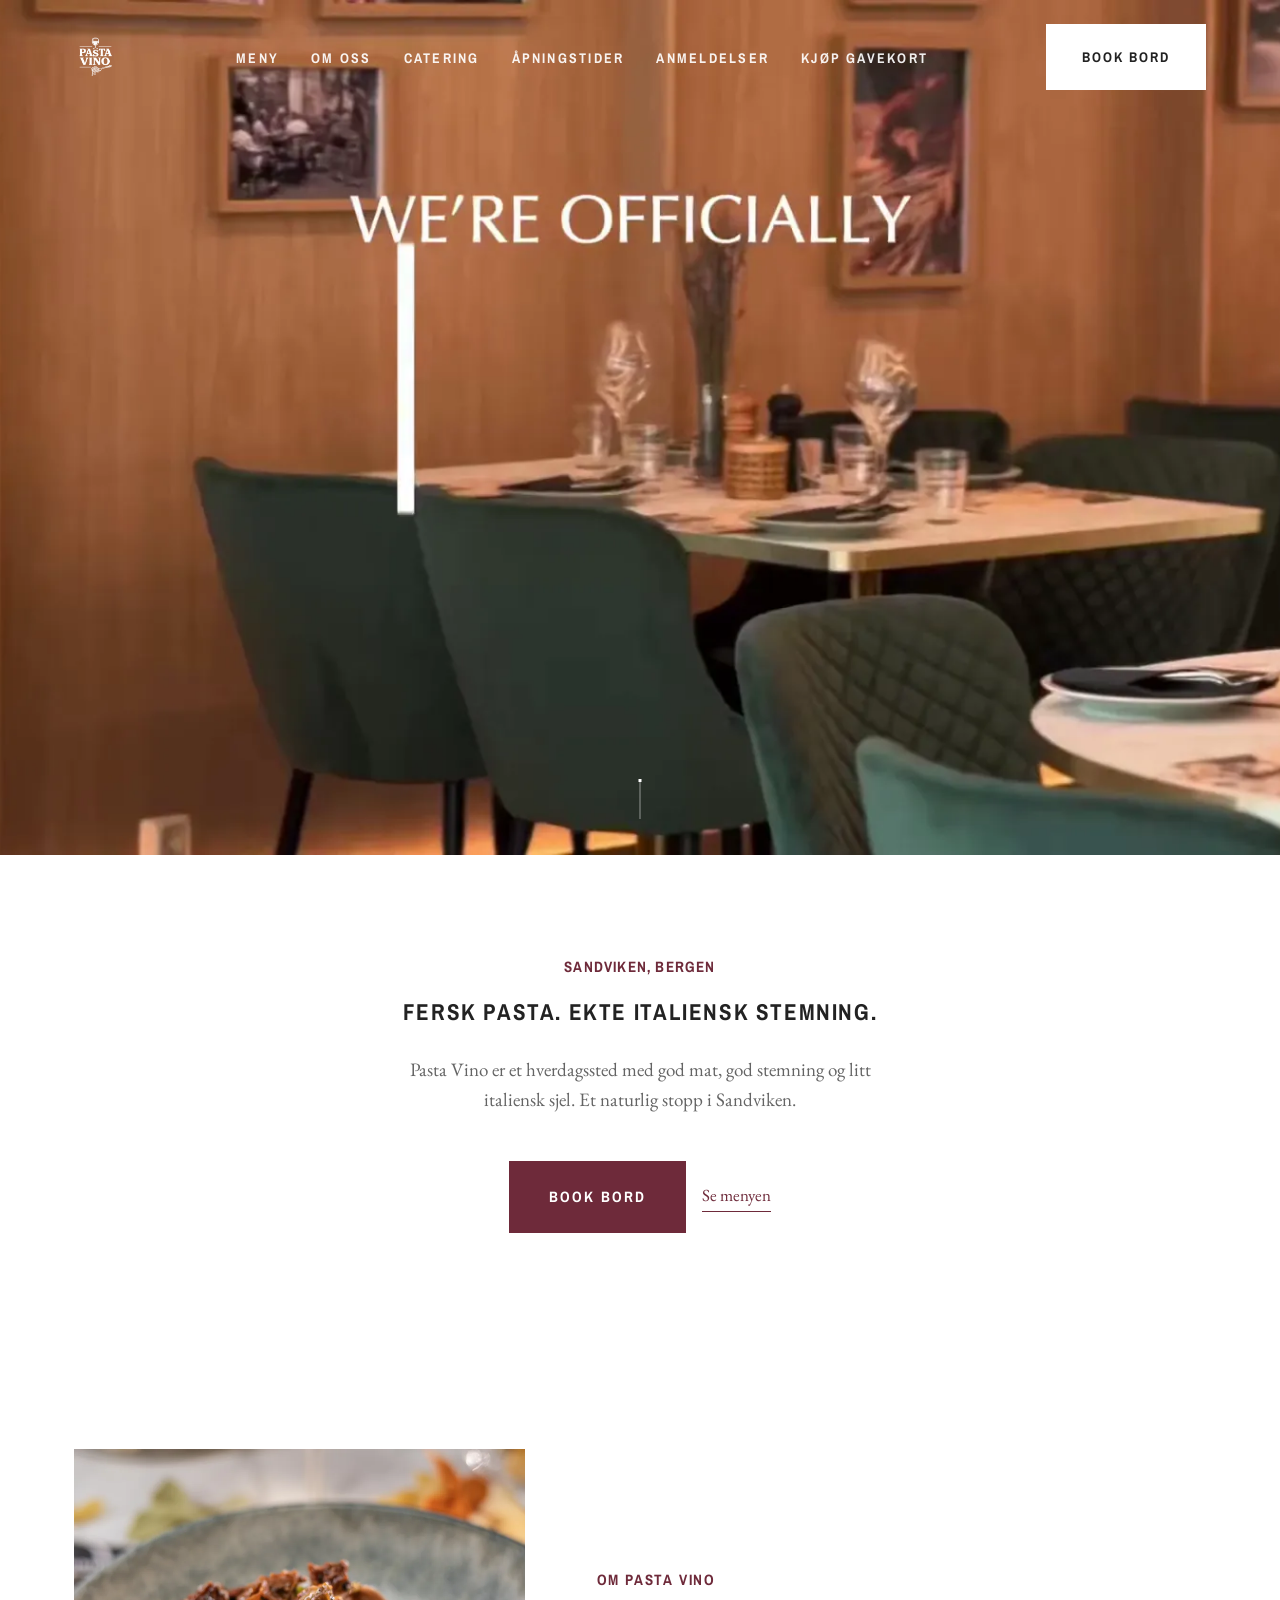
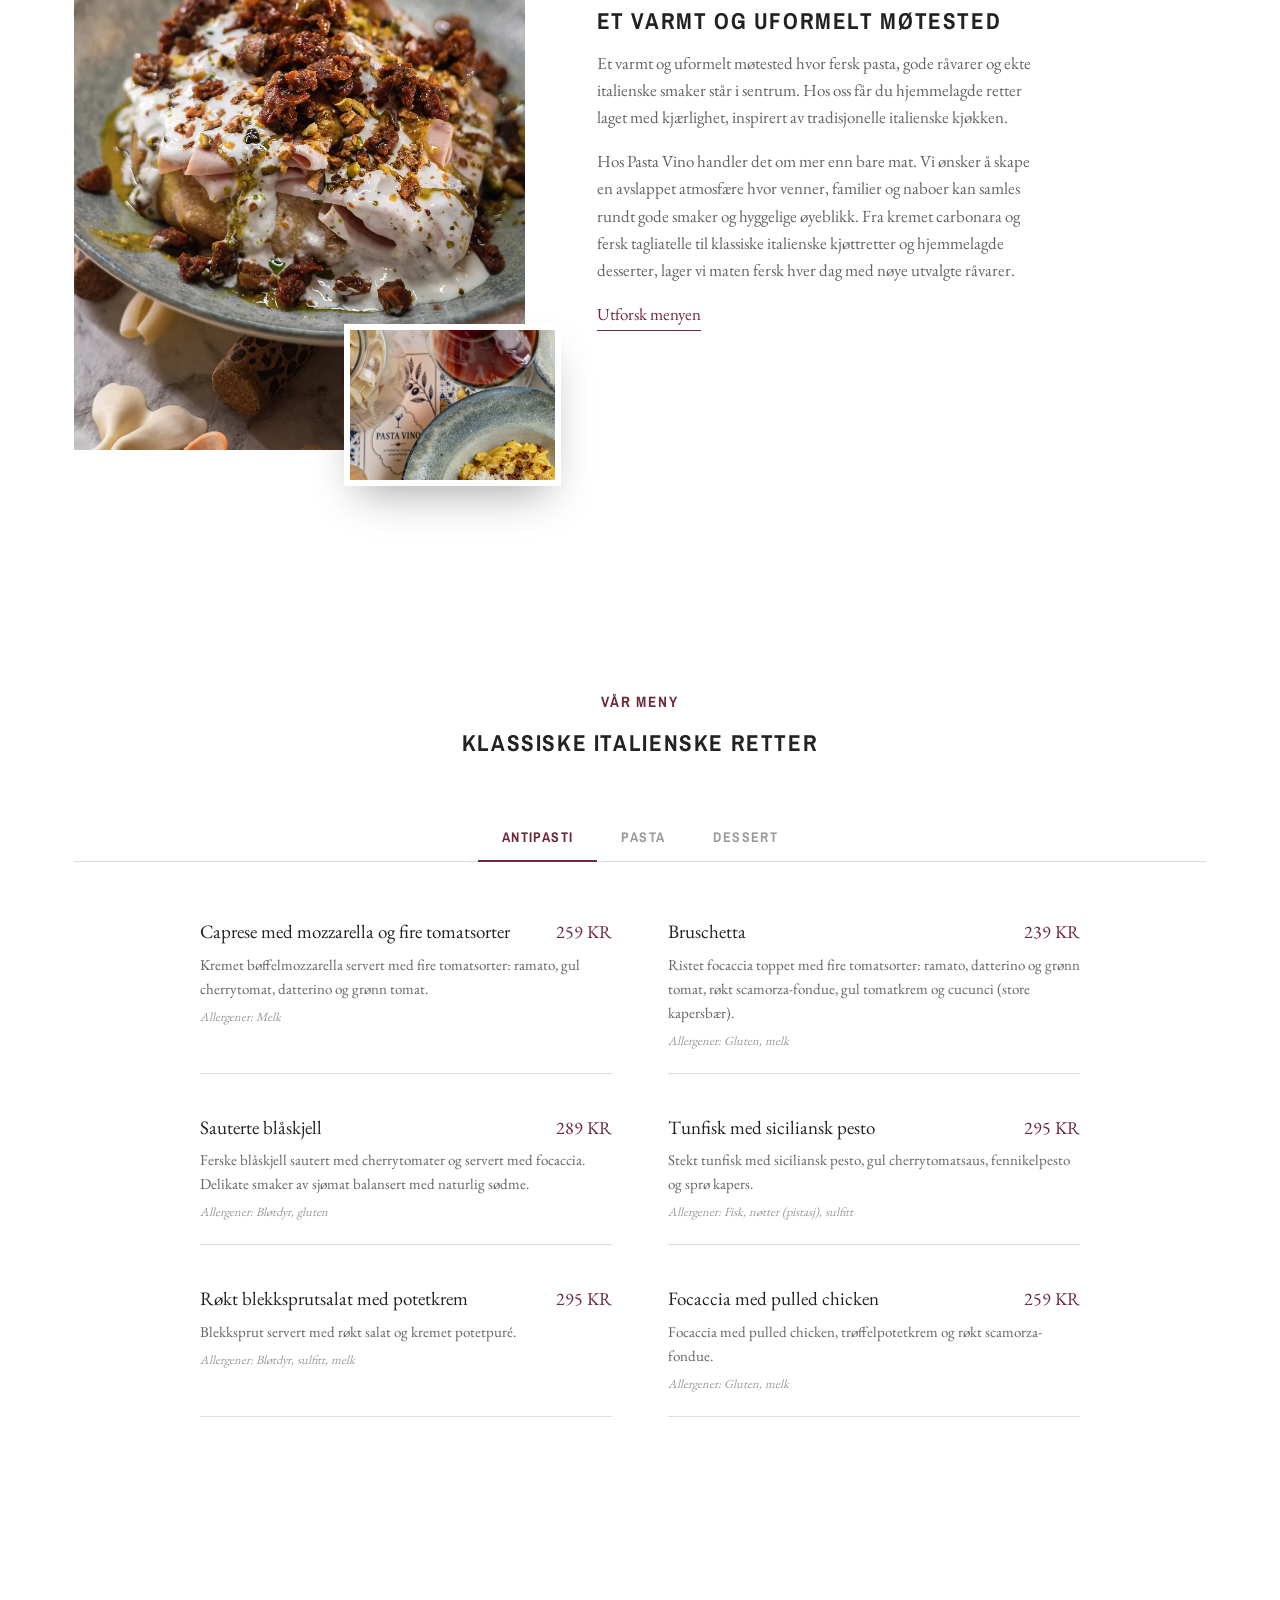
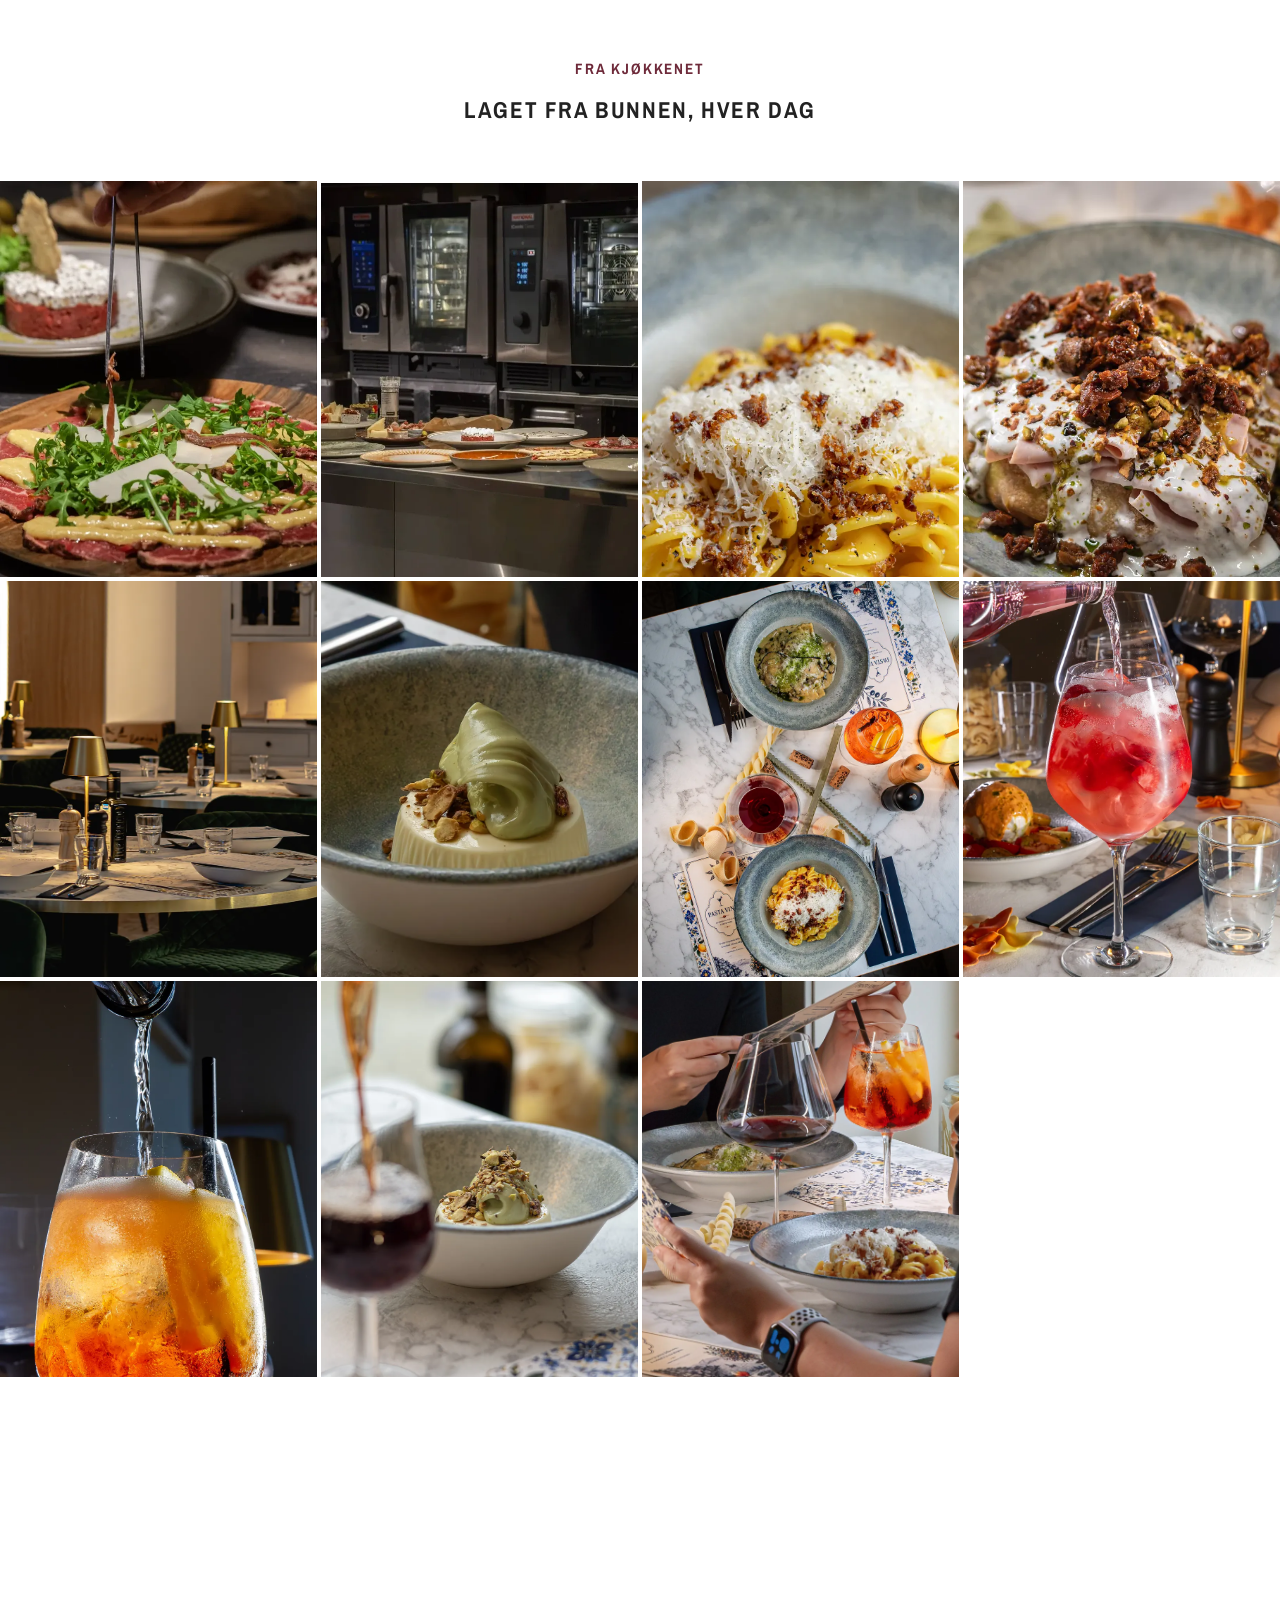
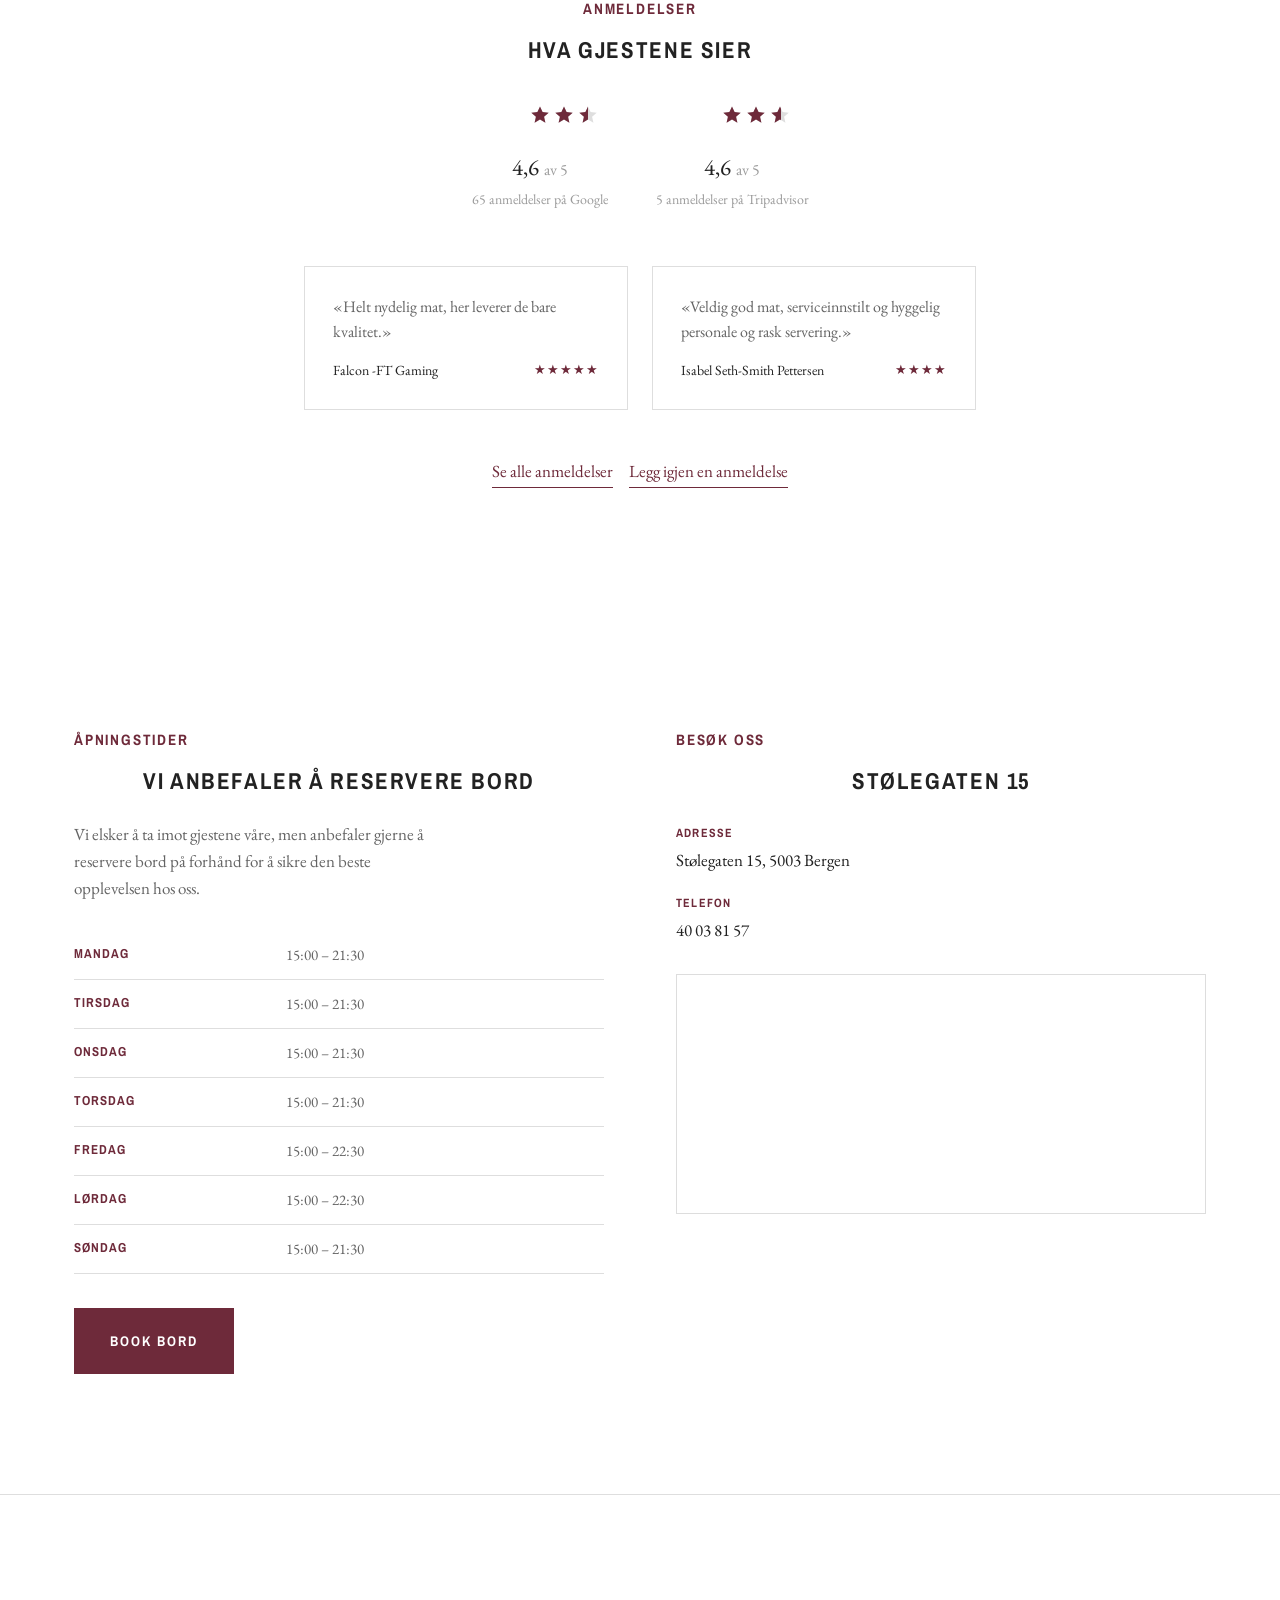
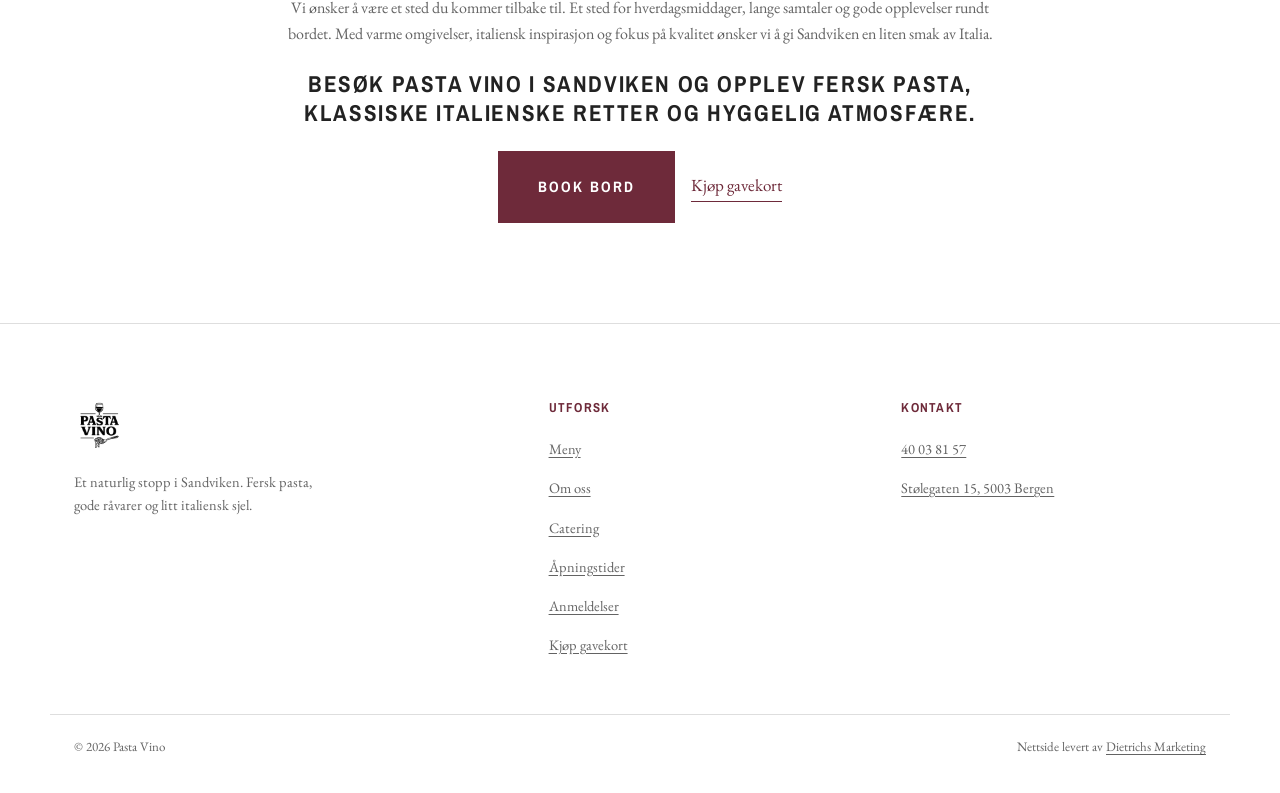
==== index.html @ 734e79dd "Vis alle bildene fra fotoshooten direkte i galleriet Legger til de tre siste ubrukte bildene (aperit" ====
<!DOCTYPE html>
<html lang="no">
<head>
<meta charset="UTF-8">
<meta name="viewport" content="width=device-width, initial-scale=1.0">
<title>Pasta Vino – Italiensk restaurant i Sandviken, Bergen</title>
<meta name="description" content="Pasta Vino er et varmt og uformelt trattoria i Sandviken. Fersk pasta, gode råvarer og ekte italienske smaker, laget fra bunnen hver dag. Book bord i dag.">
<meta name="theme-color" content="#222222">
<link rel="icon" type="image/png" sizes="32x32" href="assets/favicon-32.png">
<link rel="icon" type="image/png" sizes="192x192" href="assets/favicon-192.png">
<link rel="apple-touch-icon" href="assets/favicon-192.png">
<meta property="og:title" content="Pasta Vino – Italiensk restaurant i Sandviken, Bergen">
<meta property="og:description" content="Fersk pasta, gode råvarer og ekte italienske smaker. Et naturlig stopp i Sandviken.">
<meta property="og:image" content="https://adriandie.github.io/pastavino-redesign/assets/hero-interior.webp">
<meta property="og:url" content="https://adriandie.github.io/pastavino-redesign/">
<meta property="og:type" content="restaurant">
<meta property="og:locale" content="nb_NO">
<meta name="twitter:card" content="summary_large_image">
<link rel="canonical" href="https://adriandie.github.io/pastavino-redesign/">
<link rel="preload" as="image" href="assets/hero-poster.webp" fetchpriority="high" media="(min-width: 901px)">
<link rel="preload" as="image" href="assets/hero-poster-mobile.webp" fetchpriority="high" media="(max-width: 900px)">
<link rel="preload" as="font" type="font/woff2" href="assets/fonts/ArchivoNarrow-700-latin.woff2" crossorigin>
<link rel="preload" as="font" type="font/woff2" href="assets/fonts/EBGaramond-400-latin.woff2" crossorigin>
<link rel="stylesheet" href="style.css">
<script type="application/ld+json">
{
  "@context": "https://schema.org",
  "@type": "Restaurant",
  "name": "Pasta Vino",
  "image": "https://adriandie.github.io/pastavino-redesign/assets/hero-interior.webp",
  "url": "https://adriandie.github.io/pastavino-redesign/",
  "telephone": "+4740038157",
  "servesCuisine": "Italiensk",
  "priceRange": "$$",
  "address": {
    "@type": "PostalAddress",
    "streetAddress": "Stølegaten 15",
    "postalCode": "5003",
    "addressLocality": "Bergen",
    "addressCountry": "NO"
  },
  "menu": "https://adriandie.github.io/pastavino-redesign/index.html#meny",
  "acceptsReservations": "https://booking.gastroplanner.no/pastavino/t",
  "openingHoursSpecification": [
    { "@type": "OpeningHoursSpecification", "dayOfWeek": ["Monday","Tuesday","Wednesday","Thursday","Sunday"], "opens": "15:00", "closes": "21:30" },
    { "@type": "OpeningHoursSpecification", "dayOfWeek": ["Friday","Saturday"], "opens": "15:00", "closes": "22:30" }
  ],
  "aggregateRating": {
    "@type": "AggregateRating",
    "ratingValue": "4.6",
    "reviewCount": "65"
  }
}
</script>
</head>
<body>

<header class="site-header" id="siteHeader">
  <div class="header-inner container">
    <a href="#" class="logo-link" aria-label="Pasta Vino, til toppen">
      <img src="assets/logo-white.webp" alt="Pasta Vino" class="logo-img" width="160" height="160">
      <img src="assets/logo-color.webp" alt="Pasta Vino" class="logo-img logo-img-color" width="320" height="320">
    </a>
    <nav class="main-nav" id="mainNav">
      <button class="nav-close" id="navClose" aria-label="Lukk meny">&times;</button>
      <ul>
        <li><a href="#meny" class="nav-link">Meny</a></li>
        <li><a href="#om-oss" class="nav-link">Om oss</a></li>
        <li><a href="catering.html" class="nav-link">Catering</a></li>
        <li><a href="#besok" class="nav-link">Åpningstider</a></li>
        <li><a href="#anmeldelser" class="nav-link">Anmeldelser</a></li>
        <li><a href="https://givn.no/shop/pastavino" class="nav-link" target="_blank" rel="noopener">Kjøp gavekort</a></li>
        <li class="nav-cta-mobile"><a href="https://booking.gastroplanner.no/pastavino/t" class="btn" target="_blank" rel="noopener">Book bord</a></li>
      </ul>
    </nav>
    <a href="https://booking.gastroplanner.no/pastavino/t" class="btn nav-cta" target="_blank" rel="noopener">Book bord</a>
    <button class="hamburger" id="hamburger" aria-label="Åpne meny" aria-expanded="false">
      <span></span><span></span><span></span>
    </button>
  </div>
</header>

<div class="nav-scrim" id="navScrim"></div>

<main>

  <section class="hero" id="top">
    <div class="hero-bg">
      <video id="heroVideo" muted loop playsinline preload="none" poster="assets/hero-poster.webp" aria-hidden="true">
        <source src="assets/Pasta%20Vino%20Hero%20video.mp4" type="video/mp4">
      </video>
    </div>
    <a href="#hero-intro" class="scroll-cue" aria-label="Scroll ned">
      <span></span>
    </a>
  </section>

  <section class="hero-intro" id="hero-intro">
    <div class="container hero-intro-inner">
      <p class="hero-kicker">Sandviken, Bergen</p>
      <h1 class="hero-title">Fersk pasta. Ekte italiensk stemning.</h1>
      <p class="hero-lead">Pasta Vino er et hverdagssted med god mat, god stemning og litt italiensk sjel. Et naturlig stopp i Sandviken.</p>
      <div class="hero-actions">
        <a href="https://booking.gastroplanner.no/pastavino/t" class="btn btn-lg" target="_blank" rel="noopener">Book bord</a>
        <a href="#meny" class="text-link">Se menyen</a>
      </div>
    </div>
  </section>

  <section class="about" id="om-oss">
    <div class="container about-grid">
      <div class="about-media reveal">
        <img class="about-media-main" src="assets/antipasti-board.webp" alt="Antipastitallerken med parmaskinke, oliven og ost hos Pasta Vino" loading="lazy" width="900" height="1201">
        <img class="about-media-accent" src="assets/menu-flatlay.webp" alt="Pasta Vino sin trykte meny med amalfikyst-illustrasjon og middelhavsfliser" loading="lazy" width="1400" height="1011">
      </div>
      <div class="about-text">
        <p class="eyebrow reveal">Om Pasta Vino</p>
        <h2 class="reveal">Et varmt og uformelt møtested</h2>
        <p class="reveal">Et varmt og uformelt møtested hvor fersk pasta, gode råvarer og ekte italienske smaker står i sentrum. Hos oss får du hjemmelagde retter laget med kjærlighet, inspirert av tradisjonelle italienske kjøkken.</p>
        <p class="reveal">Hos Pasta Vino handler det om mer enn bare mat. Vi ønsker å skape en avslappet atmosfære hvor venner, familier og naboer kan samles rundt gode smaker og hyggelige øyeblikk. Fra kremet carbonara og fersk tagliatelle til klassiske italienske kjøttretter og hjemmelagde desserter, lager vi maten fersk hver dag med nøye utvalgte råvarer.</p>
        <a href="#meny" class="text-link reveal">Utforsk menyen</a>
      </div>
    </div>
  </section>

  <section class="menu-section" id="meny">
    <div class="container">
      <p class="eyebrow eyebrow-light reveal">Vår meny</p>
      <h2 class="section-title-light reveal">Klassiske italienske retter</h2>

      <div class="menu-tabs reveal" role="tablist">
        <button class="menu-tab is-active" data-tab="antipasti" role="tab" aria-selected="true">Antipasti</button>
        <button class="menu-tab" data-tab="pasta" role="tab" aria-selected="false">Pasta</button>
        <button class="menu-tab" data-tab="dessert" role="tab" aria-selected="false">Dessert</button>
      </div>

      <div class="menu-panels">
        <div class="menu-panel is-active" data-panel="antipasti" role="tabpanel">
          <div class="menu-item">
            <div class="menu-item-head"><h3>Caprese med mozzarella og fire tomatsorter</h3><span class="price">259 KR</span></div>
            <p>Kremet bøffelmozzarella servert med fire tomatsorter: ramato, gul cherrytomat, datterino og grønn tomat.</p>
            <p class="allergens">Allergener: Melk</p>
          </div>
          <div class="menu-item">
            <div class="menu-item-head"><h3>Bruschetta</h3><span class="price">239 KR</span></div>
            <p>Ristet focaccia toppet med fire tomatsorter: ramato, datterino og grønn tomat, røkt scamorza-fondue, gul tomatkrem og cucunci (store kapersbær).</p>
            <p class="allergens">Allergener: Gluten, melk</p>
          </div>
          <div class="menu-item">
            <div class="menu-item-head"><h3>Sauterte blåskjell</h3><span class="price">289 KR</span></div>
            <p>Ferske blåskjell sautert med cherrytomater og servert med focaccia. Delikate smaker av sjømat balansert med naturlig sødme.</p>
            <p class="allergens">Allergener: Bløtdyr, gluten</p>
          </div>
          <div class="menu-item">
            <div class="menu-item-head"><h3>Tunfisk med siciliansk pesto</h3><span class="price">295 KR</span></div>
            <p>Stekt tunfisk med siciliansk pesto, gul cherrytomatsaus, fennikelpesto og sprø kapers.</p>
            <p class="allergens">Allergener: Fisk, nøtter (pistasj), sulfitt</p>
          </div>
          <div class="menu-item">
            <div class="menu-item-head"><h3>Røkt blekksprutsalat med potetkrem</h3><span class="price">295 KR</span></div>
            <p>Blekksprut servert med røkt salat og kremet potetpuré.</p>
            <p class="allergens">Allergener: Bløtdyr, sulfitt, melk</p>
          </div>
          <div class="menu-item">
            <div class="menu-item-head"><h3>Focaccia med pulled chicken</h3><span class="price">259 KR</span></div>
            <p>Focaccia med pulled chicken, trøffelpotetkrem og røkt scamorza-fondue.</p>
            <p class="allergens">Allergener: Gluten, melk</p>
          </div>
        </div>

        <div class="menu-panel" data-panel="pasta" role="tabpanel" hidden>
          <div class="menu-item">
            <div class="menu-item-head"><h3>Busiate Norma</h3><span class="price">329 KR</span></div>
            <p>Fersk busiate med aubergine, tomatsaus, saltet ricotta og basilikumolje. En tradisjonell siciliansk favoritt.</p>
            <p class="allergens">Allergener: Gluten, melk</p>
          </div>
          <div class="menu-item">
            <div class="menu-item-head"><h3>Gnocchi Amatriciana</h3><span class="price">349 KR</span></div>
            <p>Potetgnocchi med sprøstekt guanciale, tomatsaus, pecorino og sort pepper.</p>
            <p class="allergens">Allergener: Gluten, melk, egg</p>
          </div>
          <div class="menu-item">
            <div class="menu-item-head"><h3>Fusilloni Carbonara</h3><span class="price">349 KR</span></div>
            <p>Klassisk romersk carbonara med sprøstekt guanciale, pecorino, egg og sort pepper. Kremet uten fløte.</p>
            <p class="allergens">Allergener: Gluten, melk, egg</p>
          </div>
          <div class="menu-item">
            <div class="menu-item-head"><h3>Busiate Pesto Siciliano</h3><span class="price">329 KR</span></div>
            <p>Busiate med siciliansk pesto og sprø ristede brødsmuler.</p>
            <p class="allergens">Allergener: Gluten, nøtter (mandel, pistasj)</p>
          </div>
          <div class="menu-item">
            <div class="menu-item-head"><h3>Ravioli med ricotta og spinat</h3><span class="price">339 KR</span></div>
            <p>Håndlagde ravioli fylt med ricotta og spinat, servert med spinatkrem og lagret ricottakrem.</p>
            <p class="allergens">Allergener: Gluten, melk, egg</p>
          </div>
          <div class="menu-item">
            <div class="menu-item-head"><h3>Caserecce med pistasj og salsiccia</h3><span class="price">349 KR</span></div>
            <p>Caserecce med pistasjkrem, italiensk salsiccia med fennikelfrø og røkt scamorza-fondue.</p>
            <p class="allergens">Allergener: Gluten, melk, nøtter (pistasj)</p>
          </div>
          <div class="menu-item">
            <div class="menu-item-head"><h3>Pappardelle med lammeragù</h3><span class="price">369 KR</span></div>
            <p>Fersk pappardelle med langtidskokt lammeragù og beurre noisette.</p>
            <p class="allergens">Allergener: Gluten, melk, selleri</p>
          </div>
          <div class="menu-item">
            <div class="menu-item-head"><h3>Spaghetto med ramsløk og parmesanfondue</h3><span class="price">369 KR</span></div>
            <p>Spaghetti med ramsløk, Parmigiano Reggiano-fondue og ristede brødsmuler.</p>
            <p class="allergens">Allergener: Gluten, melk</p>
          </div>
          <div class="menu-item">
            <div class="menu-item-head"><h3>Risotto allo Scoglio</h3><span class="price">379 KR</span></div>
            <p>Sjømatrisotto med blåskjell, reker og blekksprut, toppet med fennikelpesto.</p>
            <p class="allergens">Allergener: Bløtdyr, skalldyr, fisk, sulfitt</p>
          </div>
          <div class="menu-item">
            <div class="menu-item-head"><h3>Lasagne</h3><span class="price">375 KR</span></div>
            <p>Hjemmelaget lasagne med langtidskokt kjøttragù, béchamel og ost.</p>
            <p class="allergens">Allergener: Gluten, melk, selleri, egg</p>
          </div>
        </div>

        <div class="menu-panel" data-panel="dessert" role="tabpanel" hidden>
          <div class="menu-item">
            <div class="menu-item-head"><h3>Tiramisù</h3><span class="price">179 KR</span></div>
            <p>Klassisk italiensk dessert med espresso, mascarponekrem og kakao.</p>
            <p class="allergens">Allergener: Gluten, melk, egg</p>
          </div>
          <div class="menu-item">
            <div class="menu-item-head"><h3>Cannolo Siciliano</h3><span class="price">179 KR</span></div>
            <p>Tradisjonell siciliansk cannolo fylt med søt ricottakrem.</p>
            <p class="allergens">Allergener: Gluten, melk, egg</p>
          </div>
          <div class="menu-item">
            <div class="menu-item-head"><h3>Pistasj Panna Cotta</h3><span class="price">179 KR</span></div>
            <p>Silkemyk panna cotta toppet med siciliansk pistasjkrem.</p>
            <p class="allergens">Allergener: Melk, nøtter (pistasj)</p>
          </div>
        </div>
      </div>
    </div>
  </section>

  <section class="gallery" id="galleri">
    <div class="container">
      <p class="eyebrow reveal">Fra kjøkkenet</p>
      <h2 class="reveal">Laget fra bunnen, hver dag</h2>
    </div>
    <div class="gallery-grid" id="galleryGrid">
      <div class="gallery-item"><img src="assets/carpaccio.webp" alt="Oksecarpaccio med sennep, ruccola og parmesan" loading="lazy" width="1600" height="2133"></div>
      <div class="gallery-item"><img src="assets/kitchen-counter.webp" alt="Kjøkkenet hos Pasta Vino klargjort med forretter før servering" loading="lazy" width="900" height="1200"></div>
      <div class="gallery-item"><img src="assets/pasta-spread.webp" alt="Utvalg av ferske pastaretter hos Pasta Vino" loading="lazy" width="900" height="675"></div>
      <div class="gallery-item"><img src="assets/burrata-carbonara.webp" alt="Burrata med parmaskinke, pistasj og balsamico hos Pasta Vino" loading="lazy" width="900" height="675"></div>
      <div class="gallery-item"><img src="assets/table-setting.webp" alt="Dekket bord med Pasta Vino sine glass og tallerkener" loading="lazy" width="1400" height="1011"></div>
      <div class="gallery-item"><img src="assets/dessert-plate.webp" alt="Pistasj panna cotta hos Pasta Vino" loading="lazy" width="1400" height="1011"></div>
      <div class="gallery-item"><img src="assets/pasta-selection.webp" alt="Flere av Pasta Vino sine pastaretter samlet på bordet" loading="lazy" width="900" height="1200"></div>
      <div class="gallery-item"><img src="assets/aperitivo-jordbaer.webp" alt="Aperitivo med jordbær hos Pasta Vino" loading="lazy" width="900" height="1125"></div>
      <div class="gallery-item"><img src="assets/aperitivo-appelsin.webp" alt="Aperol spritz med appelsin hos Pasta Vino" loading="lazy" width="900" height="1125"></div>
      <div class="gallery-item"><img src="assets/dessert-vinskjenk.webp" alt="Pistasjdessert og vin hos Pasta Vino" loading="lazy" width="900" height="1125"></div>
      <div class="gallery-item"><img src="assets/hero-interior.webp" alt="Gjester som nyter middag hos Pasta Vino" loading="lazy" width="2160" height="1690"></div>
    </div>
  </section>

  <section class="reviews" id="anmeldelser">
    <svg width="0" height="0" aria-hidden="true" focusable="false" style="position:absolute">
      <symbol id="pv-star" viewBox="0 0 20 20">
        <path d="M10 1.5l2.6 5.6 6.1.6-4.6 4.1 1.3 6-5.4-3.2-5.4 3.2 1.3-6-4.6-4.1 6.1-.6z"/>
      </symbol>
    </svg>
    <div class="container reviews-inner">
      <p class="eyebrow reveal">Anmeldelser</p>
      <h2 class="reveal">Hva gjestene sier</h2>

      <div class="rating-display reveal">
        <div class="rating-grid">
          <a class="rating-block" href="https://www.google.com/maps?cid=10788739243383076646" target="_blank" rel="noopener">
            <div class="star-rating" role="img" aria-label="4,6 av 5 stjerner på Google, basert på 65 anmeldelser">
              <svg class="star-row star-row-track" viewBox="0 0 116 20"><use href="#pv-star" x="0"/><use href="#pv-star" x="24"/><use href="#pv-star" x="48"/><use href="#pv-star" x="72"/><use href="#pv-star" x="96"/></svg>
              <div class="star-row-fill-wrap" style="width:92%">
                <svg class="star-row star-row-fill" viewBox="0 0 116 20"><use href="#pv-star" x="0"/><use href="#pv-star" x="24"/><use href="#pv-star" x="48"/><use href="#pv-star" x="72"/><use href="#pv-star" x="96"/></svg>
              </div>
            </div>
            <p class="rating-number">4,6 <span>av 5</span></p>
            <p class="rating-count">65 anmeldelser på Google</p>
          </a>
          <a class="rating-block" href="https://no.tripadvisor.com/Restaurant_Review-g190502-d34550852-Reviews-Pastavino_Sandviken-Bergen_Hordaland_Western_Norway.html" target="_blank" rel="noopener">
            <div class="star-rating" role="img" aria-label="4,6 av 5 stjerner på Tripadvisor, basert på 5 anmeldelser">
              <svg class="star-row star-row-track" viewBox="0 0 116 20"><use href="#pv-star" x="0"/><use href="#pv-star" x="24"/><use href="#pv-star" x="48"/><use href="#pv-star" x="72"/><use href="#pv-star" x="96"/></svg>
              <div class="star-row-fill-wrap" style="width:92%">
                <svg class="star-row star-row-fill" viewBox="0 0 116 20"><use href="#pv-star" x="0"/><use href="#pv-star" x="24"/><use href="#pv-star" x="48"/><use href="#pv-star" x="72"/><use href="#pv-star" x="96"/></svg>
              </div>
            </div>
            <p class="rating-number">4,6 <span>av 5</span></p>
            <p class="rating-count">5 anmeldelser på Tripadvisor</p>
          </a>
        </div>
      </div>

      <div class="review-quotes">
        <blockquote class="review-quote reveal">
          <p>«Helt nydelig mat, her leverer de bare kvalitet.»</p>
          <footer>Falcon -FT Gaming <span class="review-stars">★★★★★</span></footer>
        </blockquote>
        <blockquote class="review-quote reveal">
          <p>«Veldig god mat, serviceinnstilt og hyggelig personale og rask servering.»</p>
          <footer>Isabel Seth-Smith Pettersen <span class="review-stars">★★★★</span></footer>
        </blockquote>
      </div>

      <div class="reviews-actions reveal">
        <a href="https://www.google.com/maps?cid=10788739243383076646" class="text-link" target="_blank" rel="noopener">Se alle anmeldelser</a>
        <a href="https://search.google.com/local/writereview?placeid=10788739243383076646" class="text-link" target="_blank" rel="noopener">Legg igjen en anmeldelse</a>
      </div>
    </div>
  </section>

  <section class="visit" id="besok">
    <div class="container visit-grid">
      <div class="visit-hours reveal">
        <p class="eyebrow eyebrow-light">Åpningstider</p>
        <h2 class="section-title-light">Vi anbefaler å reservere bord</h2>
        <p class="visit-note">Vi elsker å ta imot gjestene våre, men anbefaler gjerne å reservere bord på forhånd for å sikre den beste opplevelsen hos oss.</p>
        <table class="hours-table">
          <tbody>
            <tr><th>Mandag</th><td>15:00 &ndash; 21:30</td></tr>
            <tr><th>Tirsdag</th><td>15:00 &ndash; 21:30</td></tr>
            <tr><th>Onsdag</th><td>15:00 &ndash; 21:30</td></tr>
            <tr><th>Torsdag</th><td>15:00 &ndash; 21:30</td></tr>
            <tr><th>Fredag</th><td>15:00 &ndash; 22:30</td></tr>
            <tr><th>Lørdag</th><td>15:00 &ndash; 22:30</td></tr>
            <tr><th>Søndag</th><td>15:00 &ndash; 21:30</td></tr>
          </tbody>
        </table>
        <a href="https://booking.gastroplanner.no/pastavino/t" class="btn" target="_blank" rel="noopener">Book bord</a>
      </div>
      <div class="visit-contact reveal">
        <p class="eyebrow eyebrow-light">Besøk oss</p>
        <h2 class="section-title-light">Stølegaten 15</h2>
        <ul class="contact-list">
          <li>
            <span class="contact-label">Adresse</span>
            <a href="https://www.google.com/maps/search/?api=1&query=St%C3%B8legaten+15%2C+5003+Bergen" target="_blank" rel="noopener">Stølegaten 15, 5003 Bergen</a>
          </li>
          <li>
            <span class="contact-label">Telefon</span>
            <a href="tel:+4740038157">40 03 81 57</a>
          </li>
        </ul>
        <div class="map-frame">
          <iframe
            src="https://www.google.com/maps?q=St%C3%B8legaten+15,+5003+Bergen&output=embed"
            width="100%" height="100%" style="border:0" loading="lazy"
            referrerpolicy="no-referrer-when-downgrade"
            title="Kart til Pasta Vino, Stølegaten 15, Bergen"></iframe>
        </div>
      </div>
    </div>
  </section>

  <section class="closer">
    <div class="container closer-inner reveal">
      <p class="closer-lead">Vi ønsker å være et sted du kommer tilbake til. Et sted for hverdagsmiddager, lange samtaler og gode opplevelser rundt bordet. Med varme omgivelser, italiensk inspirasjon og fokus på kvalitet ønsker vi å gi Sandviken en liten smak av Italia.</p>
      <h2>Besøk Pasta Vino i Sandviken og opplev fersk pasta, klassiske italienske retter og hyggelig atmosfære.</h2>
      <div class="closer-actions">
        <a href="https://booking.gastroplanner.no/pastavino/t" class="btn btn-lg" target="_blank" rel="noopener">Book bord</a>
        <a href="https://givn.no/shop/pastavino" class="text-link" target="_blank" rel="noopener">Kjøp gavekort</a>
      </div>
    </div>
  </section>

</main>

<footer class="site-footer">
  <div class="container footer-grid">
    <div class="footer-brand">
      <img src="assets/logo-white.webp" alt="Pasta Vino" class="footer-logo" width="160" height="160">
      <p>Et naturlig stopp i Sandviken. Fersk pasta, gode råvarer og litt italiensk sjel.</p>
    </div>
    <div class="footer-col">
      <h3>Utforsk</h3>
      <ul>
        <li><a href="#meny">Meny</a></li>
        <li><a href="#om-oss">Om oss</a></li>
        <li><a href="catering.html">Catering</a></li>
        <li><a href="#besok">Åpningstider</a></li>
        <li><a href="#anmeldelser">Anmeldelser</a></li>
        <li><a href="https://givn.no/shop/pastavino" target="_blank" rel="noopener">Kjøp gavekort</a></li>
      </ul>
    </div>
    <div class="footer-col">
      <h3>Kontakt</h3>
      <ul>
        <li><a href="tel:+4740038157">40 03 81 57</a></li>
        <li><a href="https://www.google.com/maps/search/?api=1&query=St%C3%B8legaten+15%2C+5003+Bergen" target="_blank" rel="noopener">Stølegaten 15, 5003 Bergen</a></li>
      </ul>
    </div>
  </div>
  <div class="container footer-bottom">
    <p>&copy; 2026 Pasta Vino</p>
    <p>Nettside levert av <a href="https://dmarketing.no" target="_blank" rel="noopener">Dietrichs Marketing</a></p>
  </div>
</footer>

<script src="app.js"></script>
</body>
</html>
---- style.css ----
@font-face {
  font-family: 'Archivo Narrow';
  font-style: normal;
  font-weight: 700;
  font-display: swap;
  src: url(assets/fonts/ArchivoNarrow-700-latin-ext.woff2) format('woff2');
  unicode-range: U+0100-02BA, U+02BD-02C5, U+02C7-02CC, U+02CE-02D7, U+02DD-02FF, U+0304, U+0308, U+0329, U+1D00-1DBF, U+1E00-1E9F, U+1EF2-1EFF, U+2020, U+20A0-20AB, U+20AD-20C0, U+2113, U+2C60-2C7F, U+A720-A7FF;
}
@font-face {
  font-family: 'Archivo Narrow';
  font-style: normal;
  font-weight: 700;
  font-display: swap;
  src: url(assets/fonts/ArchivoNarrow-700-latin.woff2) format('woff2');
  unicode-range: U+0000-00FF, U+0131, U+0152-0153, U+02BB-02BC, U+02C6, U+02DA, U+02DC, U+0304, U+0308, U+0329, U+2000-206F, U+20AC, U+2122, U+2191, U+2193, U+2212, U+2215, U+FEFF, U+FFFD;
}
@font-face {
  font-family: 'EB Garamond';
  font-style: normal;
  font-weight: 400;
  font-display: swap;
  src: url(assets/fonts/EBGaramond-400-latin-ext.woff2) format('woff2');
  unicode-range: U+0100-02BA, U+02BD-02C5, U+02C7-02CC, U+02CE-02D7, U+02DD-02FF, U+0304, U+0308, U+0329, U+1D00-1DBF, U+1E00-1E9F, U+1EF2-1EFF, U+2020, U+20A0-20AB, U+20AD-20C0, U+2113, U+2C60-2C7F, U+A720-A7FF;
}
@font-face {
  font-family: 'EB Garamond';
  font-style: normal;
  font-weight: 400;
  font-display: swap;
  src: url(assets/fonts/EBGaramond-400-latin.woff2) format('woff2');
  unicode-range: U+0000-00FF, U+0131, U+0152-0153, U+02BB-02BC, U+02C6, U+02DA, U+02DC, U+0304, U+0308, U+0329, U+2000-206F, U+20AC, U+2122, U+2191, U+2193, U+2212, U+2215, U+FEFF, U+FFFD;
}

/* ===== Pasta Vino — redesign (Cutler & Co style: monochrome editorial) ===== */

:root{
  --ink: #222222;
  --canvas: #ffffff;
  --ink-70: rgba(34,34,34,.7);
  --ink-45: rgba(34,34,34,.45);
  --ink-15: rgba(34,34,34,.15);
  --accent: #6E2A3A;

  --font-display: "Archivo Narrow", "Arial Narrow", sans-serif;
  --font-body: "EB Garamond", Garamond, Georgia, serif;

  --container: 1180px;
}

*,*::before,*::after{ box-sizing: border-box; }
html{ scroll-behavior: smooth; }
body{
  margin: 0;
  overflow-x: hidden;
  background: var(--canvas);
  color: var(--ink);
  font-family: var(--font-body);
  font-size: 17px;
  line-height: 1.6;
  -webkit-font-smoothing: antialiased;
}
img{ max-width: 100%; display: block; }
a{ color: inherit; text-decoration: none; }
ul{ margin: 0; padding: 0; list-style: none; }
h1,h2,h3{
  font-family: var(--font-display);
  font-weight: 700;
  text-transform: uppercase;
  letter-spacing: .07em;
  font-size: 23px;
  margin: 0 0 .6em;
  line-height: 1.3;
  color: inherit;
}
p{ margin: 0 0 1em; }

.container{
  max-width: var(--container);
  margin: 0 auto;
  padding: 0 24px;
}

@media (prefers-reduced-motion: reduce){
  html{ scroll-behavior: auto; }
  *{ animation-duration: .01ms !important; transition-duration: .01ms !important; }
}

/* ---------- Buttons ---------- */
.btn{
  display: inline-flex;
  align-items: center;
  justify-content: center;
  padding: 20px 34px;
  border-radius: 0;
  font-family: var(--font-display);
  font-weight: 700;
  font-size: 14px;
  text-transform: uppercase;
  letter-spacing: .14em;
  border: 2px solid var(--accent);
  background: var(--accent);
  color: var(--canvas);
  transition: background .2s ease, color .2s ease, border-color .2s ease;
  cursor: pointer;
  white-space: nowrap;
}
.btn:hover{ background: transparent; color: var(--accent); }
.btn-lg{ padding: 22px 38px; font-size: 15px; }

.text-link{
  display: inline-block;
  align-self: center;
  background: none;
  border: none;
  border-radius: 0;
  color: var(--accent);
  font-family: var(--font-body);
  font-size: 17px;
  border-bottom: 1px solid currentColor;
  padding: 0 0 2px;
  margin: 0;
  cursor: pointer;
  transition: opacity .2s ease;
}
.text-link:hover{ opacity: .55; }

.eyebrow{
  font-family: var(--font-display);
  text-transform: uppercase;
  letter-spacing: .12em;
  font-size: 15px;
  font-weight: 700;
  color: var(--accent);
  margin: 0 0 .9em;
}
/* ---------- Header ---------- */
.site-header{
  position: fixed;
  top: 0; left: 0; right: 0;
  z-index: 210;
  padding: 24px 0;
  transition: background .3s ease, padding .3s ease, border-color .3s ease;
  border-bottom: 1px solid transparent;
}
.header-inner{
  display: flex;
  align-items: center;
  justify-content: space-between;
  gap: 20px;
}
.logo-link{ display: block; flex-shrink: 0; position: relative; z-index: 201; }
.logo-img{ height: clamp(32px, 5vw, 44px); width: auto; transition: filter .3s ease; }
.logo-img-color{ display: none; }

.main-nav ul{
  display: flex;
  align-items: center;
  gap: 32px;
}
.nav-link{
  color: #fff;
  font-family: var(--font-display);
  font-weight: 700;
  font-size: 14px;
  text-transform: uppercase;
  letter-spacing: .16em;
  transition: color .25s ease, opacity .25s ease;
  opacity: .92;
}
.nav-link:hover{ opacity: .6; }
.nav-cta-mobile{ display: none; }

.hamburger{
  display: none;
  flex-direction: column;
  justify-content: center;
  gap: 5px;
  width: 30px;
  height: 24px;
  background: none;
  border: none;
  cursor: pointer;
  padding: 0;
  flex-shrink: 0;
}
.hamburger span{
  display: block;
  height: 2px;
  width: 100%;
  background: #fff;
  transition: background .3s ease, transform .3s ease, opacity .3s ease;
}
.nav-close{ display: none; }

.nav-cta{ background: #fff; border-color: #fff; color: var(--ink); }
.nav-cta:hover{ background: transparent; color: #fff; }

.site-header.scrolled{
  background: var(--canvas);
  padding: 16px 0;
  border-bottom-color: var(--ink-15);
}
.site-header.scrolled .logo-img{ display: none; }
.site-header.scrolled .logo-img-color{ display: block; }
.site-header.scrolled .nav-link{ color: var(--ink); }
.site-header.scrolled .nav-cta{ background: var(--accent); border-color: var(--accent); color: var(--canvas); }
.site-header.scrolled .nav-cta:hover{ background: transparent; color: var(--accent); }
.site-header.scrolled .hamburger span{ background: var(--ink); }

/* ---------- Hero ---------- */
.hero{
  position: relative;
  min-height: 95vh;
  overflow: hidden;
}
.hero-page{ min-height: 56vh; }
.hero-bg{
  position: absolute;
  inset: 0;
  z-index: 0;
}
.hero-bg video,
.hero-bg img{
  width: 100%;
  height: 100%;
  object-fit: cover;
  object-position: 50% 50%;
}
.hero-intro{
  background: var(--canvas);
  color: var(--ink);
  padding: 100px 0 96px;
  text-align: center;
}
.hero-intro-inner{
  max-width: 640px;
  margin: 0 auto;
}
.hero-kicker{
  text-transform: uppercase;
  letter-spacing: .08em;
  font-family: var(--font-display);
  font-size: 15px;
  font-weight: 700;
  color: var(--accent);
  margin-bottom: 18px;
}
.hero-title{ margin-bottom: 0; }
.hero-lead{
  font-size: clamp(16px, 2vw, 19px);
  color: var(--ink-70);
  max-width: 58ch;
  margin: 28px auto 2.4em;
}
.hero-actions{
  display: flex;
  gap: 16px;
  flex-wrap: wrap;
  justify-content: center;
}

.scroll-cue{
  position: absolute;
  bottom: 36px;
  left: 50%;
  transform: translateX(-50%);
  width: 1px;
  height: 40px;
  background: rgba(255,255,255,.5);
  z-index: 1;
}
.scroll-cue span{
  position: absolute;
  top: 0; left: 50%;
  width: 3px; height: 3px;
  margin-left: -1.5px;
  background: #fff;
  animation: scrollcue 1.8s ease infinite;
}
@keyframes scrollcue{
  0%{ opacity: 1; transform: translateY(0); }
  70%{ opacity: 0; transform: translateY(14px); }
  100%{ opacity: 0; transform: translateY(14px); }
}

/* ---------- About ---------- */
.about{ padding: 120px 0; background: var(--canvas); }
.about-grid{
  display: grid;
  grid-template-columns: .85fr 1.15fr;
  gap: 72px;
  align-items: center;
}
.about-media{ position: relative; }
.about-media-main{
  border-radius: 0;
  aspect-ratio: 900 / 1201;
  object-fit: cover;
  width: 100%;
  height: auto;
  display: block;
}
.about-media-accent{
  position: absolute;
  right: -36px; bottom: -36px;
  width: 48%;
  height: auto;
  aspect-ratio: 4 / 3;
  object-fit: cover;
  border-radius: 0;
  border: 6px solid var(--canvas);
  box-shadow: 0 20px 44px -14px rgba(34, 34, 34, .4);
}
.about-text h2{ color: var(--ink); }
.about-text p:not(.eyebrow){
  color: var(--ink-70);
  font-size: 17px;
  max-width: 56ch;
}

/* ---------- Menu ---------- */
.menu-section{
  background: var(--canvas);
  color: var(--ink);
  padding: 120px 0;
}
.menu-section .eyebrow{ text-align: center; }
.section-title-light{
  color: var(--ink);
  text-align: center;
  margin-bottom: 1.1em;
}
.menu-section > .container > .section-title-light{ margin-bottom: 56px; }

.menu-tabs{
  display: flex;
  justify-content: center;
  gap: 0;
  margin-bottom: 56px;
  flex-wrap: wrap;
  border-bottom: 1px solid var(--ink-15);
}
.menu-tab{
  background: transparent;
  border: none;
  border-bottom: 2px solid transparent;
  margin-bottom: -1px;
  color: var(--ink-45);
  padding: 14px 24px;
  font-family: var(--font-display);
  font-size: 14px;
  font-weight: 700;
  letter-spacing: .1em;
  text-transform: uppercase;
  cursor: pointer;
  transition: color .2s ease, border-color .2s ease;
}
.menu-tab:hover{ color: var(--ink); }
.menu-tab.is-active{
  color: var(--accent);
  border-bottom-color: var(--accent);
}

.menu-panels{ max-width: 880px; margin: 0 auto; }
.menu-panel{
  display: none;
  grid-template-columns: 1fr 1fr;
  gap: 40px 56px;
}
.menu-panel.is-active{ display: grid; }
.menu-item{ border-bottom: 1px solid var(--ink-15); padding-bottom: 22px; }
.menu-item-head{
  display: flex;
  justify-content: space-between;
  align-items: baseline;
  gap: 16px;
  margin-bottom: 6px;
}
.menu-item-head h3{
  font-family: var(--font-body);
  text-transform: none;
  letter-spacing: normal;
  font-size: 19px;
  font-weight: 400;
  color: var(--ink);
  margin: 0;
}
.menu-item .price{
  font-family: var(--font-body);
  color: var(--accent);
  font-weight: 400;
  font-size: 18px;
  white-space: nowrap;
}
.menu-item p{
  font-size: 15px;
  color: var(--ink-70);
  margin-bottom: .4em;
}
.menu-item .allergens{
  font-size: 12.5px;
  color: var(--ink-45);
  margin-bottom: 0;
  font-style: italic;
}
.menu-more{ text-align: center; margin-top: 48px; }

/* ---------- Gallery ---------- */
.gallery{ padding: 120px 0 100px; background: var(--canvas); }
.gallery > .container{ text-align: center; margin-bottom: 56px; }
.gallery h2{ color: var(--ink); }
.gallery-grid{
  display: grid;
  grid-template-columns: repeat(4, 1fr);
  gap: 4px;
}
.gallery-item{ overflow: hidden; position: relative; aspect-ratio: 4 / 5; }
.gallery-item img{
  width: 100%; height: 100%;
  object-fit: cover;
  transition: transform .6s ease;
}
.gallery-item:hover img{ transform: scale(1.06); }

/* ---------- Reviews ---------- */
.reviews{ background: var(--canvas); padding: 120px 0; }
.reviews-inner{ max-width: 720px; margin: 0 auto; text-align: center; }
.reviews-inner h2{ color: var(--ink); margin-bottom: 40px; }

.rating-display{ margin-bottom: 56px; }
.rating-grid{ display: flex; justify-content: center; gap: 48px; flex-wrap: wrap; }
.rating-block{ display: block; text-decoration: none; color: inherit; transition: opacity .2s ease; }
.rating-block:hover{ opacity: .6; }
.star-rating{ position: relative; display: inline-block; width: 116px; height: 20px; }
.star-row{ width: 116px; height: 20px; display: block; }
.star-row-track{ fill: var(--ink-15); }
.star-row-fill-wrap{ position: absolute; top: 0; left: 0; height: 20px; overflow: hidden; }
.star-row-fill{ fill: var(--accent); }
.rating-number{
  font-family: var(--font-body);
  font-size: 23px;
  font-weight: 400;
  color: var(--ink);
  margin: 16px 0 2px;
}
.rating-number span{ font-size: 16px; color: var(--ink-45); }
.rating-count{ font-size: 14px; color: var(--ink-45); margin: 0; }

.review-quotes{
  display: grid;
  grid-template-columns: 1fr 1fr;
  gap: 24px;
  margin-bottom: 48px;
  text-align: left;
}
.review-quote{
  margin: 0;
  padding: 28px;
  background: transparent;
  border-radius: 0;
  border: 1px solid var(--ink-15);
}
.review-quote p{ font-size: 16px; color: var(--ink-70); margin: 0 0 14px; line-height: 1.55; }
.review-quote footer{ font-size: 14px; font-weight: 400; color: var(--ink); display: flex; justify-content: space-between; align-items: center; gap: 10px; }
.review-quote .review-stars{ color: var(--accent); font-size: 13px; letter-spacing: 1px; font-weight: 400; }

.reviews-actions{ display: flex; gap: 16px; justify-content: center; flex-wrap: wrap; }

/* ---------- Visit / hours + contact ---------- */
.visit{ background: var(--canvas); color: var(--ink); padding: 120px 0; }
.visit-grid{
  display: grid;
  grid-template-columns: 1fr 1fr;
  gap: 72px;
}
.visit-note{ color: var(--ink-70); max-width: 46ch; }
.hours-table{
  width: 100%;
  border-collapse: collapse;
  margin: 28px 0 34px;
}
.hours-table tr{ border-bottom: 1px solid var(--ink-15); }
.hours-table th,.hours-table td{
  text-align: left;
  padding: 12px 0;
  font-weight: 400;
  font-size: 15px;
}
.hours-table th{
  font-family: var(--font-display);
  text-transform: uppercase;
  letter-spacing: .08em;
  color: var(--accent);
  font-weight: 700;
  font-size: 13px;
  width: 40%;
}
.hours-table td{ color: var(--ink-70); }

.contact-list{ margin: 28px 0 30px; display: flex; flex-direction: column; gap: 20px; }
.contact-label{
  display: block;
  font-family: var(--font-display);
  text-transform: uppercase;
  letter-spacing: .1em;
  font-size: 12px;
  font-weight: 700;
  color: var(--accent);
  margin-bottom: 4px;
}
.contact-list a{ font-size: 17px; font-weight: 400; }
.contact-list a[href^="https"]:hover,
.contact-list a[href^="tel:"]:hover{ text-decoration: underline; }

.map-frame{
  width: 100%;
  height: 240px;
  border-radius: 0;
  overflow: hidden;
  border: 1px solid var(--ink-15);
  filter: grayscale(.5) contrast(1.05);
}

/* ---------- Closer ---------- */
.closer{
  background: var(--canvas);
  color: var(--ink);
  padding: 100px 0;
  border-top: 1px solid var(--ink-15);
}
.closer-inner{ max-width: 780px; margin: 0 auto; text-align: center; }
.closer-lead{ font-size: 16px; color: var(--ink-70); margin-bottom: 1.4em; }
.closer h2{ margin-bottom: 1em; }
.closer-actions{
  display: flex;
  gap: 16px;
  justify-content: center;
  flex-wrap: wrap;
}

/* ---------- Footer ---------- */
.site-footer{ background: var(--canvas); color: var(--ink-70); padding: 76px 0 0; border-top: 1px solid var(--ink-15); }
.footer-grid{
  display: grid;
  grid-template-columns: 1.4fr 1fr 1fr;
  gap: 48px;
  padding-bottom: 56px;
  border-bottom: 1px solid var(--ink-15);
}
.footer-logo{ height: 52px; width: auto; margin-bottom: 18px; filter: brightness(0); }
.footer-brand p{ max-width: 34ch; font-size: 14.5px; }
.footer-col h3{
  font-family: var(--font-display);
  text-transform: uppercase;
  letter-spacing: .1em;
  font-size: 13px;
  font-weight: 700;
  color: var(--accent);
  margin-bottom: 18px;
}
.footer-col ul{ display: flex; flex-direction: column; gap: 12px; }
.footer-col a{ font-size: 14.5px; text-decoration: underline; text-underline-offset: 3px; transition: opacity .2s ease; }
.footer-col a:hover{ opacity: .6; }
.footer-bottom{
  display: flex;
  justify-content: space-between;
  gap: 16px;
  padding: 22px 24px;
  font-size: 13px;
  flex-wrap: wrap;
}
.footer-bottom a{ text-decoration: underline; text-underline-offset: 3px; }

/* ---------- Reveal (Cutler: stillness — content is visible immediately, no scroll choreography) ---------- */
.reveal{ opacity: 1; }

/* ================= Mobile full-screen nav takeover (Cutler signature) ================= */
.site-header:has(.main-nav.is-open){ background: var(--canvas); border-bottom-color: var(--ink-15); }
.site-header:has(.main-nav.is-open) .logo-img{ display: none; }
.site-header:has(.main-nav.is-open) .logo-img-color{ display: block; }
.site-header:has(.main-nav.is-open) .hamburger span{ background: var(--ink); }

@media (max-width: 900px){
  .main-nav{
    position: fixed;
    inset: 0;
    width: 100%;
    height: 100dvh;
    background: var(--canvas);
    opacity: 0;
    visibility: hidden;
    transition: opacity .3s ease, visibility 0s linear .3s;
    z-index: 200;
    padding: 28px;
    overflow-y: auto;
    display: flex;
    align-items: center;
    justify-content: center;
  }
  .main-nav.is-open{
    opacity: 1;
    visibility: visible;
    transition: opacity .3s ease;
  }
  .main-nav ul{
    flex-direction: column;
    align-items: center;
    gap: 2px;
  }
  .main-nav .nav-link{
    display: inline-block;
    padding: 10px 0 4px;
    font-family: var(--font-body);
    font-size: clamp(22px, 6.5vw, 30px);
    font-weight: 400;
    text-transform: none;
    letter-spacing: normal;
    color: var(--accent);
    text-align: center;
    border-bottom: 1px solid currentColor;
  }
  .nav-cta-mobile{
    display: block;
    margin-top: 24px;
  }
  .nav-close{
    display: block;
    position: absolute;
    top: 18px; right: 20px;
    width: 40px; height: 40px;
    background: none;
    border: none;
    color: var(--ink);
    font-size: 30px;
    line-height: 1;
    cursor: pointer;
  }
  .nav-scrim{ display: none; }

  .nav-cta{ display: none; }
  .hamburger{ display: flex; }

  .hero{ min-height: 90vh; }
  #top .hero-bg video{ object-fit: cover; }
  #top .hero-bg::after{
    content: "";
    position: absolute;
    inset: 0;
    background: linear-gradient(to top, rgba(0,0,0,.55) 0%, rgba(0,0,0,.14) 45%, rgba(0,0,0,0) 75%);
    pointer-events: none;
  }
}

/* ================= Responsive ================= */
@media (max-width: 1024px){
  .about-grid{ grid-template-columns: 1fr; gap: 48px; }
  .about-media{ max-width: 420px; }
  .visit-grid{ grid-template-columns: 1fr; gap: 56px; }
  .gallery-grid{ grid-template-columns: repeat(3, 1fr); }
}

@media (max-width: 720px){
  .container{ padding: 0 20px; }
  .about, .menu-section, .visit, .closer, .reviews{ padding: 80px 0; }
  .review-quotes{ grid-template-columns: 1fr; }
  .reviews-actions{ flex-direction: column; align-items: stretch; }
  .reviews-actions .btn{ width: 100%; }
  .gallery{ padding: 80px 0 60px; }
  .hero-intro{ padding: 64px 0 56px; }
  .hero-actions{ flex-direction: column; align-items: stretch; }
  .hero-actions .btn{ width: 100%; }
  .menu-panel{ grid-template-columns: 1fr; gap: 26px; }
  .gallery-grid{ grid-template-columns: repeat(2, 1fr); }
  .footer-grid{ grid-template-columns: 1fr; gap: 36px; }
  .footer-bottom{ flex-direction: column; text-align: center; }
  .closer-actions{ flex-direction: column; align-items: stretch; }
  .closer-actions .btn{ width: 100%; }
  .about-media-accent{ right: -16px; bottom: -16px; width: 44%; border-width: 4px; }
  .menu-item-head{ flex-direction: column; gap: 2px; align-items: flex-start; }
}
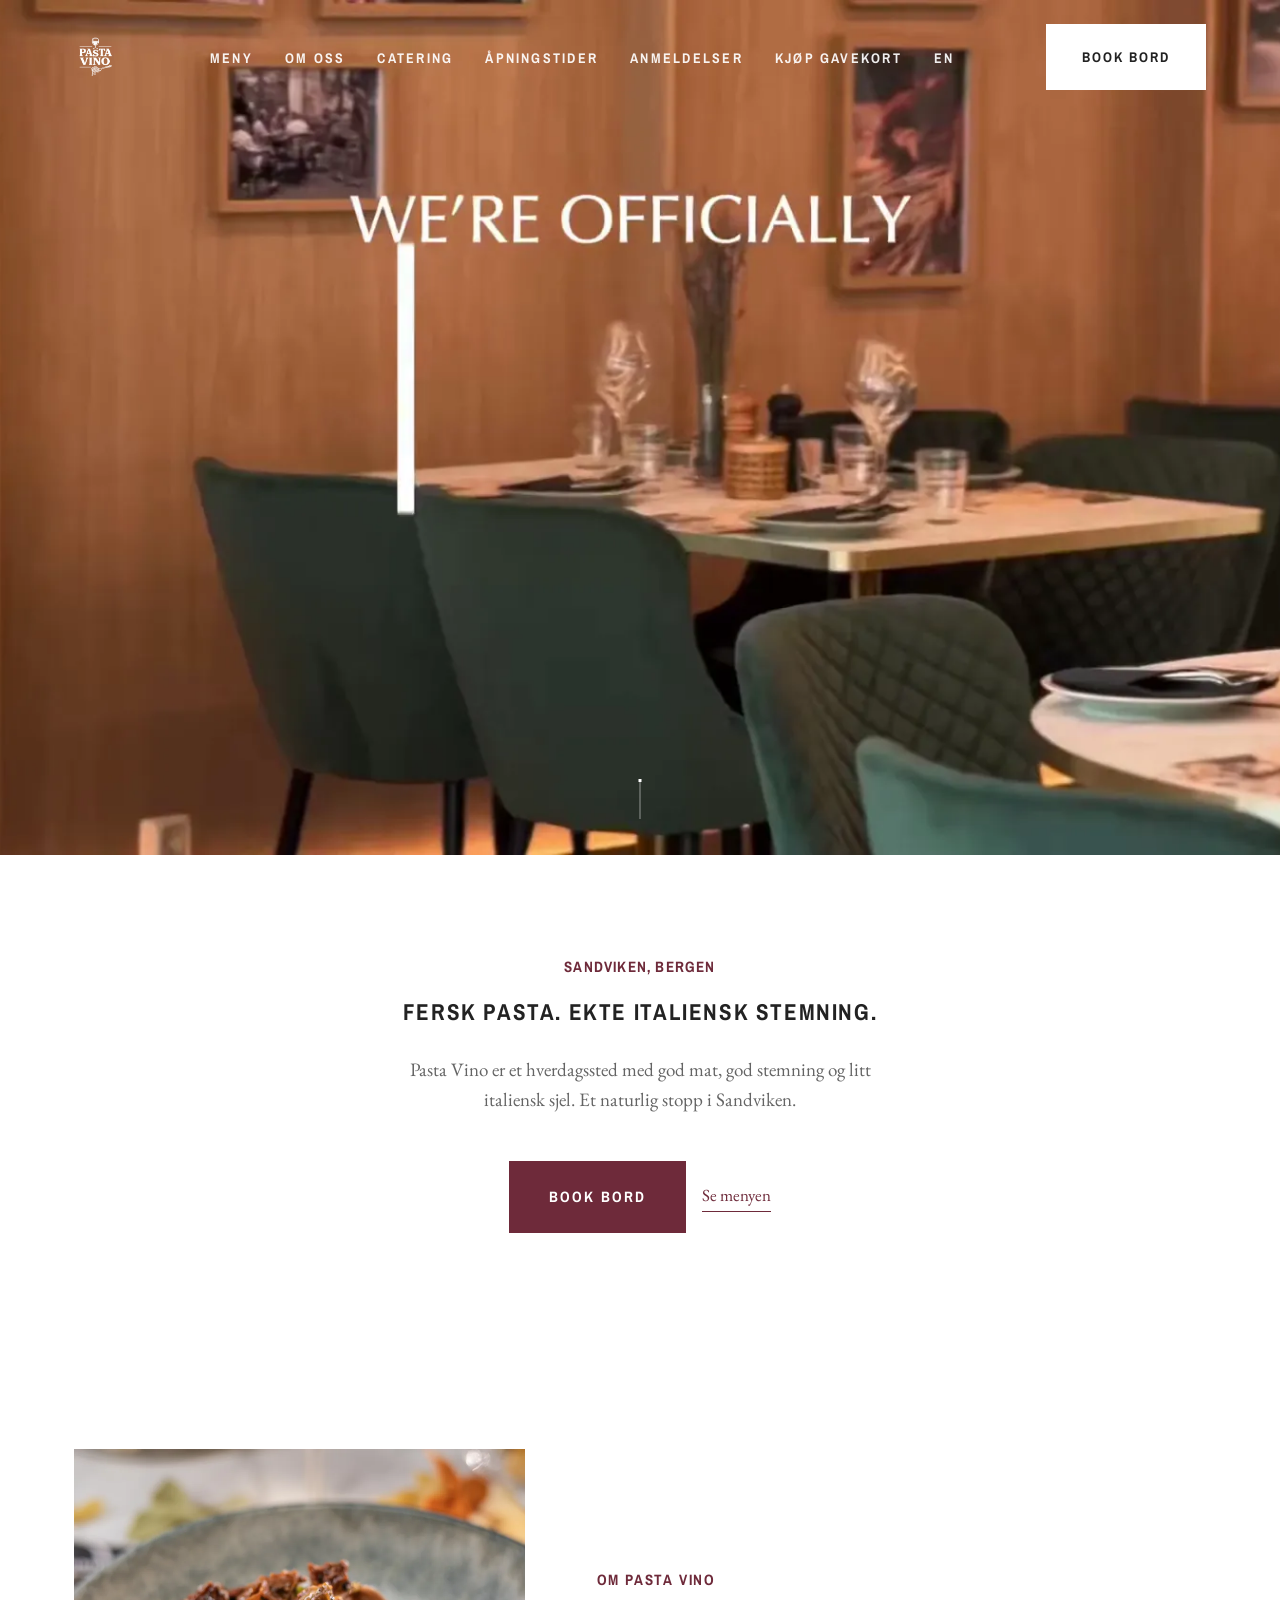
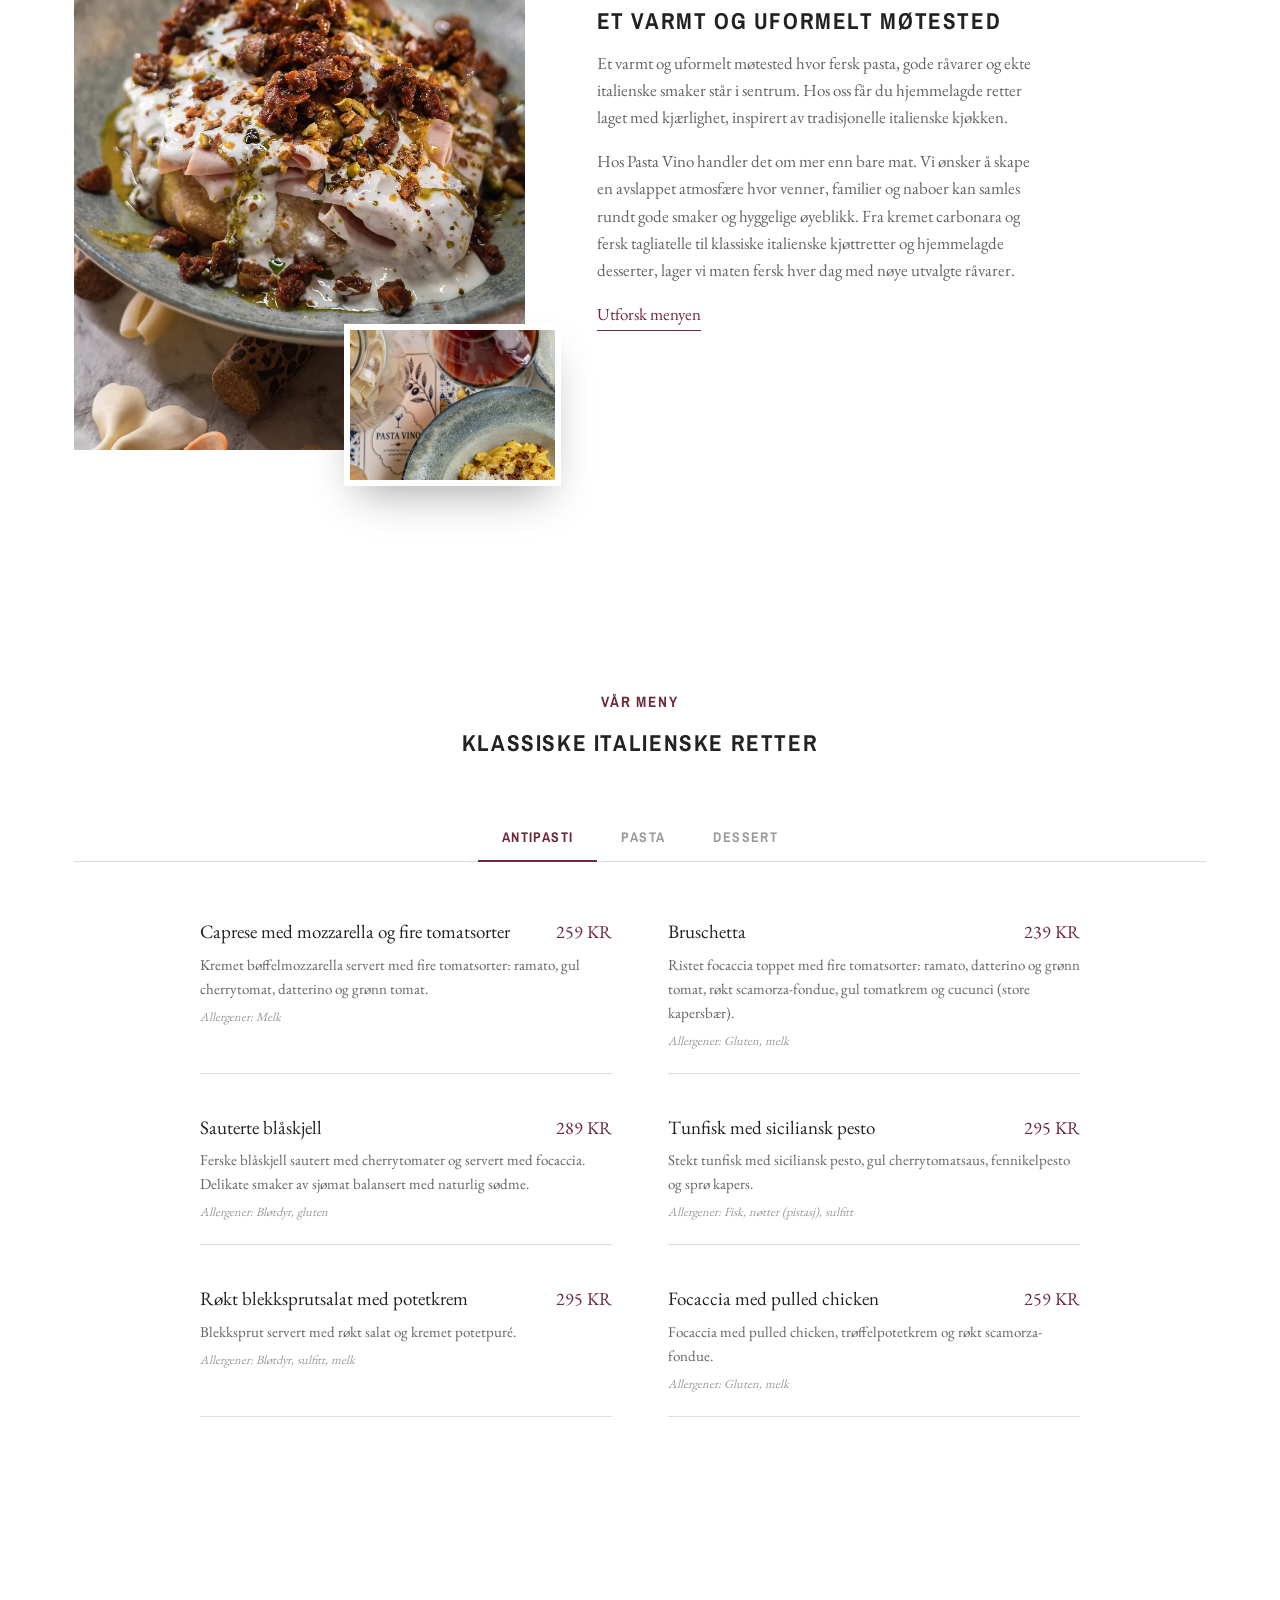
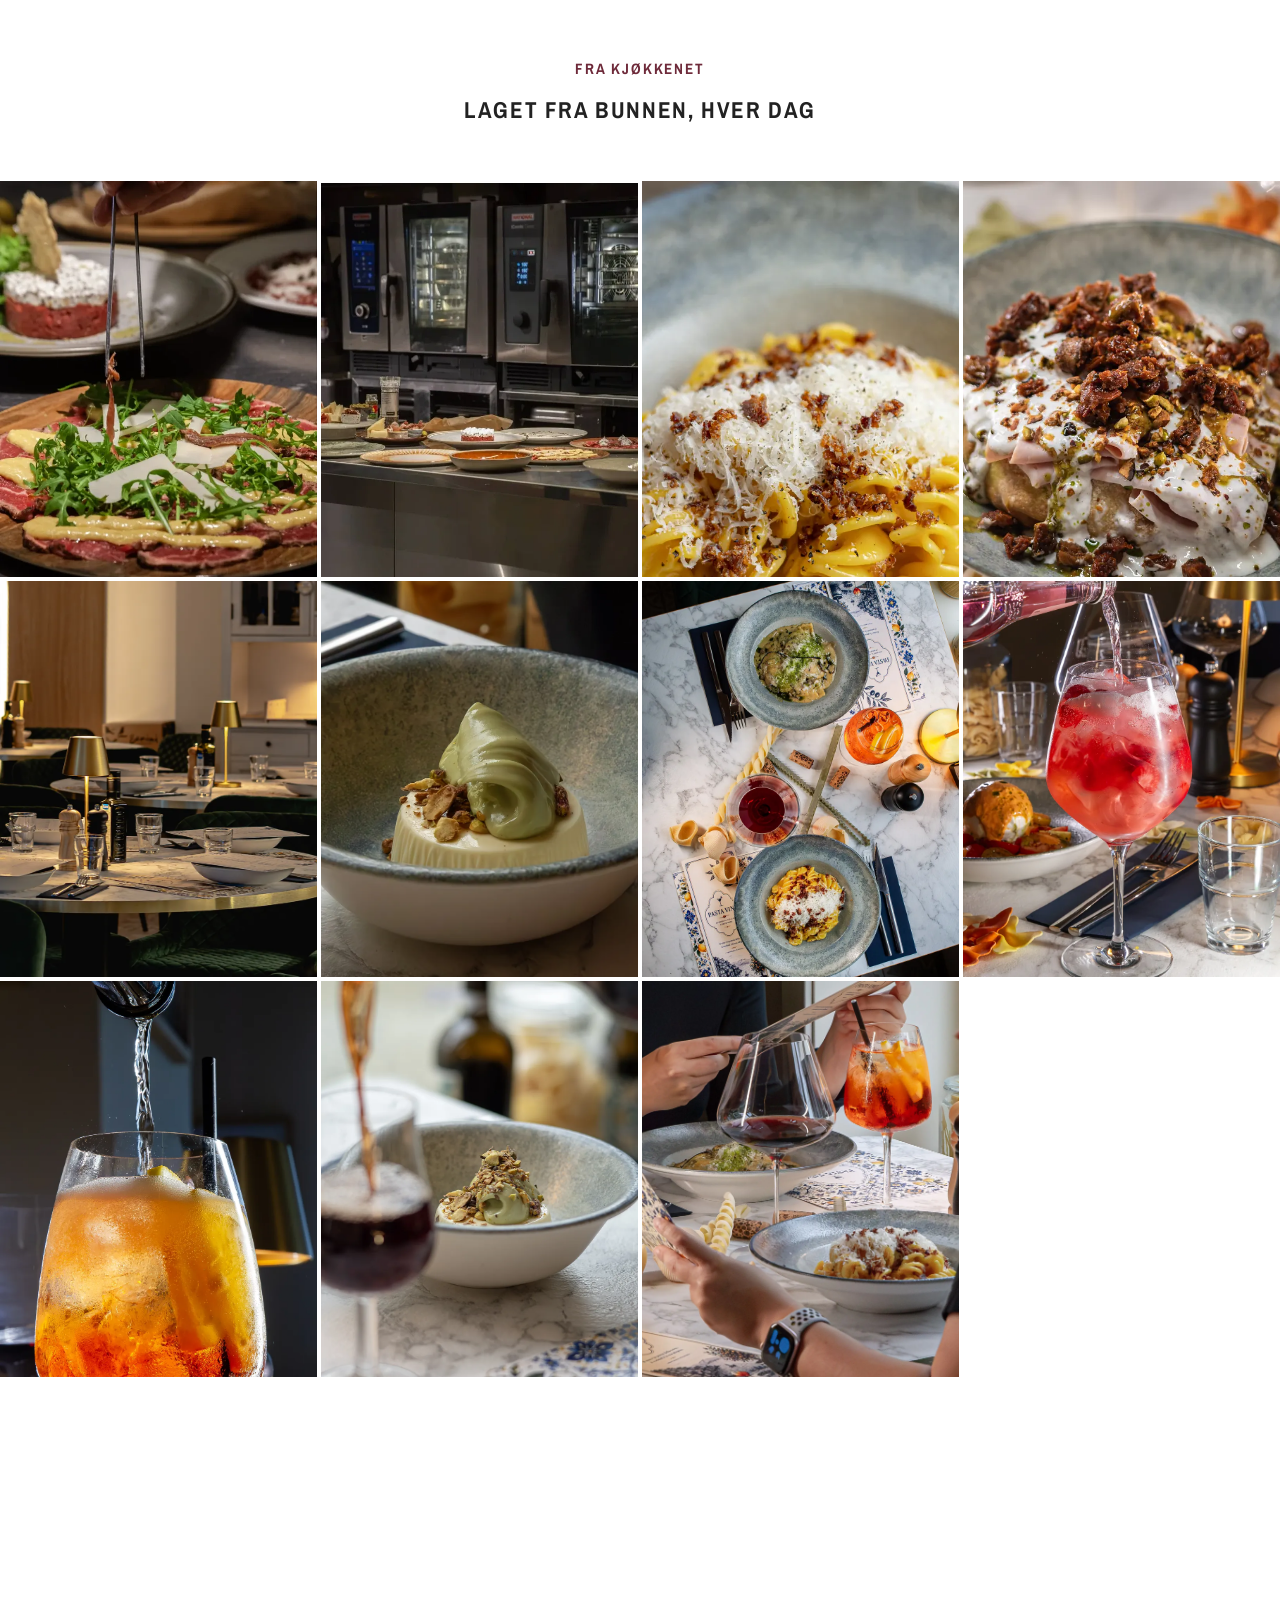
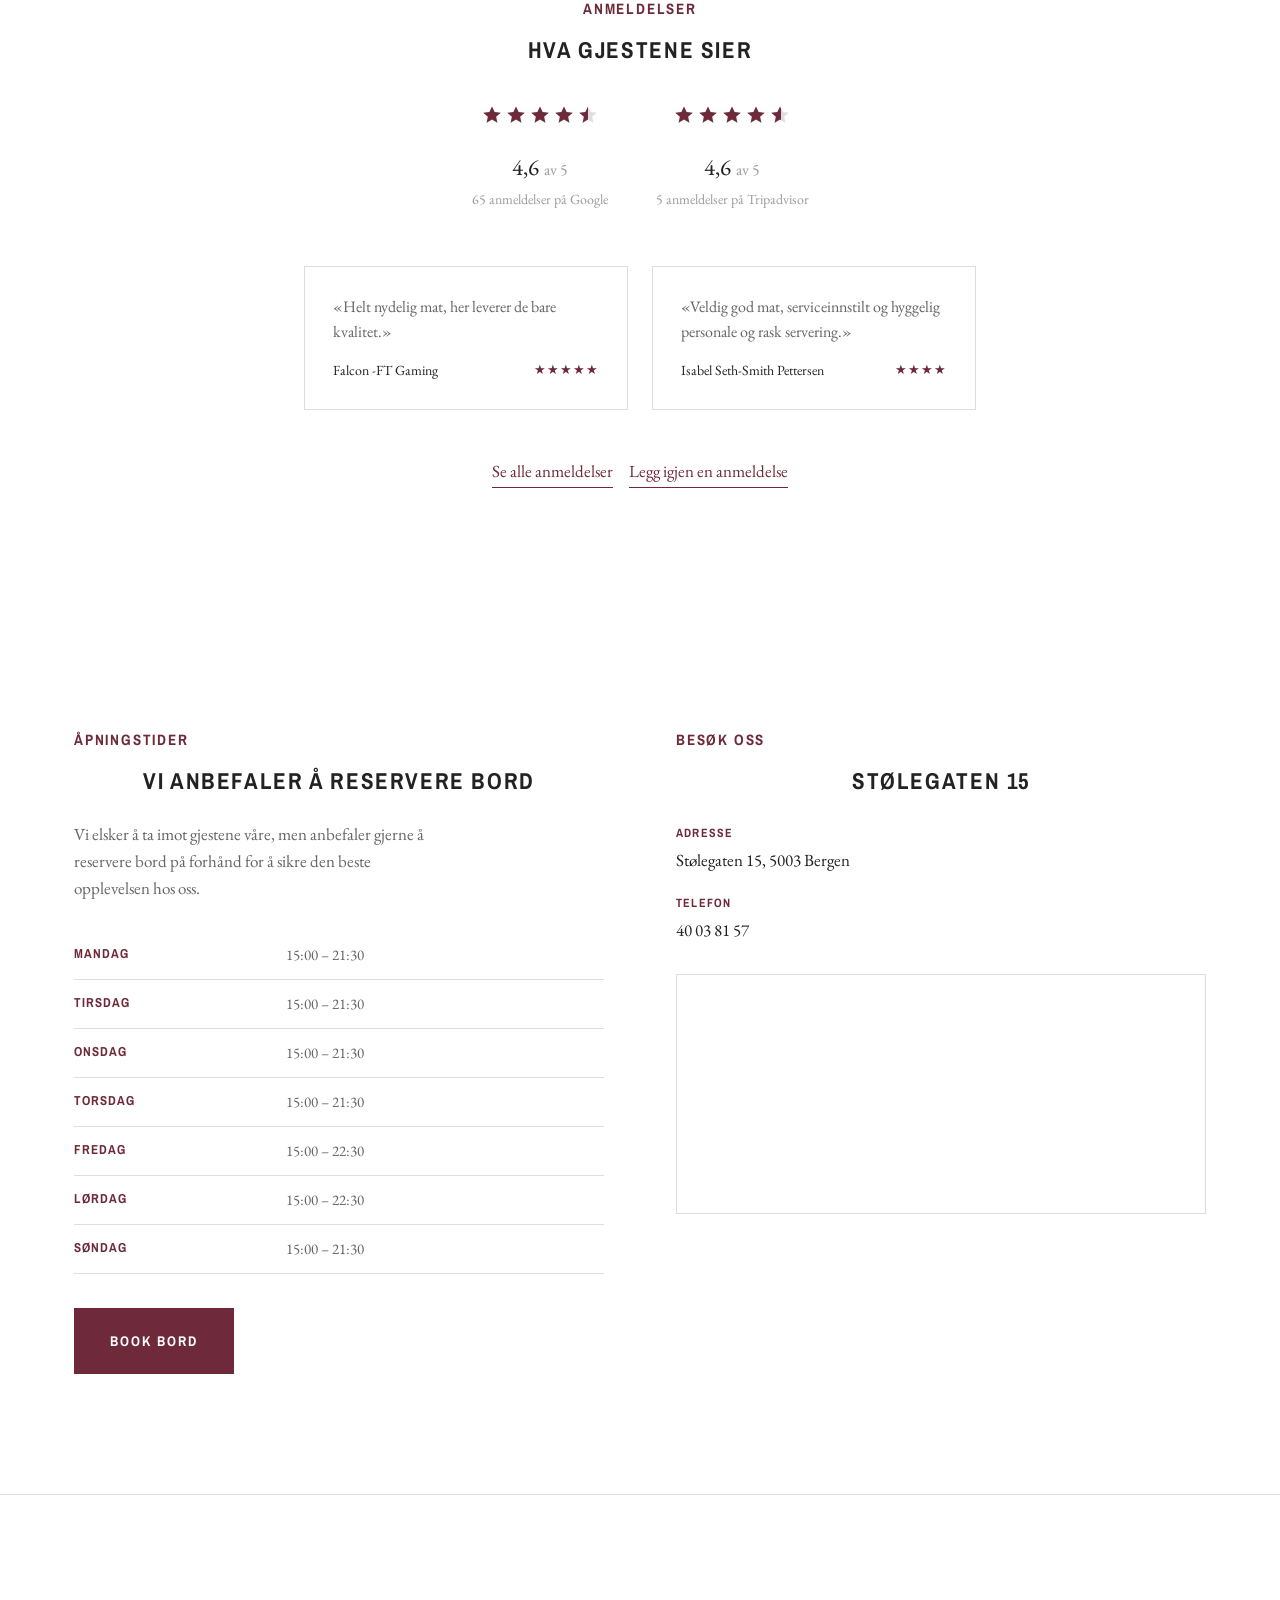
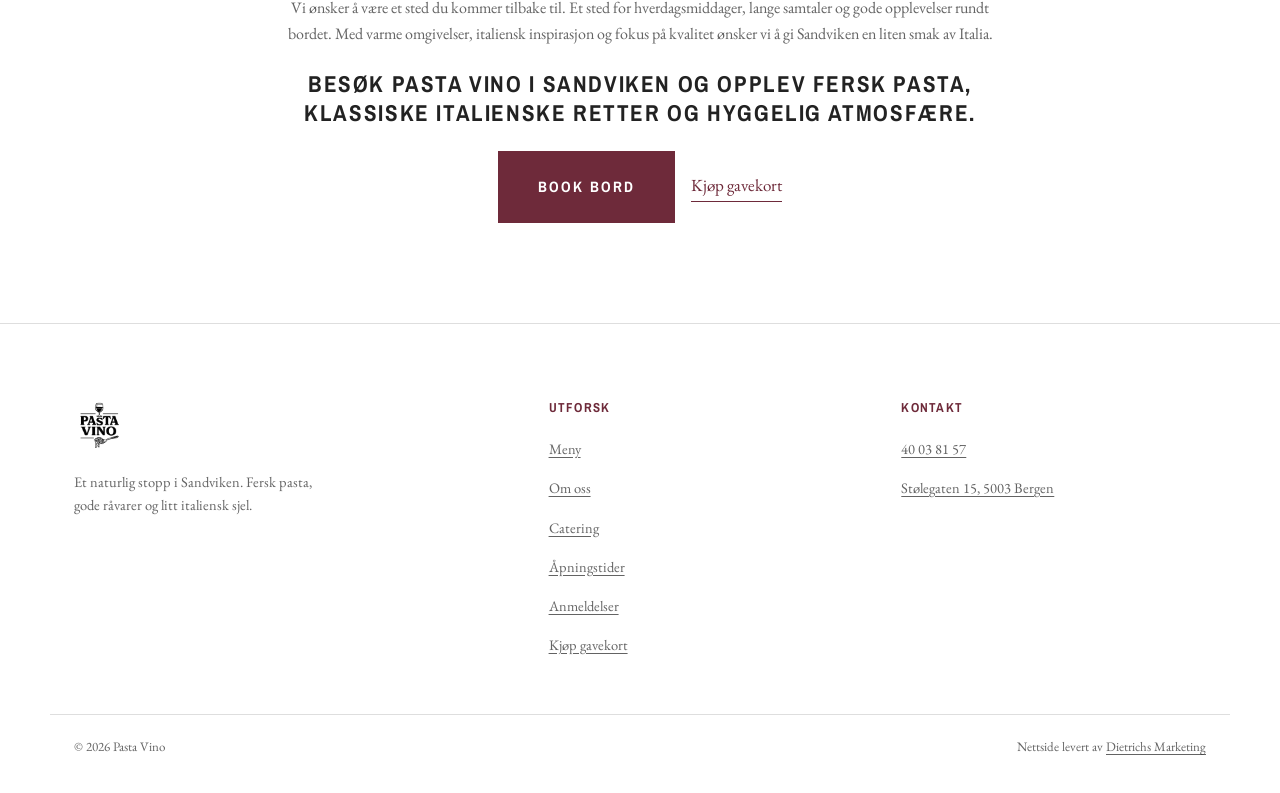
==== commit 405d5156: "Legg til engelsk versjon (/en/) med språkbryter og hreflang Engelsk forside og meny, EN-lenke i navi" ====
--- a/index.html
+++ b/index.html
@@ -1,6 +1,13 @@
 <!DOCTYPE html>
 <html lang="no">
 <head>
+<!-- Google Tag Manager -->
+<script>(function(w,d,s,l,i){w[l]=w[l]||[];w[l].push({'gtm.start':
+new Date().getTime(),event:'gtm.js'});var f=d.getElementsByTagName(s)[0],
+j=d.createElement(s),dl=l!='dataLayer'?'&l='+l:'';j.async=true;j.src=
+'https://www.googletagmanager.com/gtm.js?id='+i+dl;f.parentNode.insertBefore(j,f);
+})(window,document,'script','dataLayer','GTM-WCR89GDJ');</script>
+<!-- End Google Tag Manager -->
 <meta charset="UTF-8">
 <meta name="viewport" content="width=device-width, initial-scale=1.0">
 <title>Pasta Vino – Italiensk restaurant i Sandviken, Bergen</title>
@@ -11,12 +18,15 @@
 <link rel="apple-touch-icon" href="assets/favicon-192.png">
 <meta property="og:title" content="Pasta Vino – Italiensk restaurant i Sandviken, Bergen">
 <meta property="og:description" content="Fersk pasta, gode råvarer og ekte italienske smaker. Et naturlig stopp i Sandviken.">
-<meta property="og:image" content="https://adriandie.github.io/pastavino-redesign/assets/hero-interior.webp">
-<meta property="og:url" content="https://adriandie.github.io/pastavino-redesign/">
+<meta property="og:image" content="https://pastavino.no/assets/hero-interior.webp">
+<meta property="og:url" content="https://pastavino.no/">
 <meta property="og:type" content="restaurant">
 <meta property="og:locale" content="nb_NO">
 <meta name="twitter:card" content="summary_large_image">
-<link rel="canonical" href="https://adriandie.github.io/pastavino-redesign/">
+<link rel="canonical" href="https://pastavino.no/">
+<link rel="alternate" hreflang="nb" href="https://pastavino.no/">
+<link rel="alternate" hreflang="en" href="https://pastavino.no/en/">
+<link rel="alternate" hreflang="x-default" href="https://pastavino.no/">
 <link rel="preload" as="image" href="assets/hero-poster.webp" fetchpriority="high" media="(min-width: 901px)">
 <link rel="preload" as="image" href="assets/hero-poster-mobile.webp" fetchpriority="high" media="(max-width: 900px)">
 <link rel="preload" as="font" type="font/woff2" href="assets/fonts/ArchivoNarrow-700-latin.woff2" crossorigin>
@@ -27,8 +37,8 @@
   "@context": "https://schema.org",
   "@type": "Restaurant",
   "name": "Pasta Vino",
-  "image": "https://adriandie.github.io/pastavino-redesign/assets/hero-interior.webp",
-  "url": "https://adriandie.github.io/pastavino-redesign/",
+  "image": "https://pastavino.no/assets/hero-interior.webp",
+  "url": "https://pastavino.no/",
   "telephone": "+4740038157",
   "servesCuisine": "Italiensk",
   "priceRange": "$$",
@@ -39,7 +49,7 @@
     "addressLocality": "Bergen",
     "addressCountry": "NO"
   },
-  "menu": "https://adriandie.github.io/pastavino-redesign/index.html#meny",
+  "menu": "https://pastavino.no/index.html#meny",
   "acceptsReservations": "https://booking.gastroplanner.no/pastavino/t",
   "openingHoursSpecification": [
     { "@type": "OpeningHoursSpecification", "dayOfWeek": ["Monday","Tuesday","Wednesday","Thursday","Sunday"], "opens": "15:00", "closes": "21:30" },
@@ -54,6 +64,10 @@
 </script>
 </head>
 <body>
+<!-- Google Tag Manager (noscript) -->
+<noscript><iframe src="https://www.googletagmanager.com/ns.html?id=GTM-WCR89GDJ"
+height="0" width="0" style="display:none;visibility:hidden"></iframe></noscript>
+<!-- End Google Tag Manager (noscript) -->
 
 <header class="site-header" id="siteHeader">
   <div class="header-inner container">
@@ -70,6 +84,7 @@
         <li><a href="#besok" class="nav-link">Åpningstider</a></li>
         <li><a href="#anmeldelser" class="nav-link">Anmeldelser</a></li>
         <li><a href="https://givn.no/shop/pastavino" class="nav-link" target="_blank" rel="noopener">Kjøp gavekort</a></li>
+        <li><a href="en/" class="nav-link" lang="en" hreflang="en">EN</a></li>
         <li class="nav-cta-mobile"><a href="https://booking.gastroplanner.no/pastavino/t" class="btn" target="_blank" rel="noopener">Book bord</a></li>
       </ul>
     </nav>
@@ -276,9 +291,9 @@
         <div class="rating-grid">
           <a class="rating-block" href="https://www.google.com/maps?cid=10788739243383076646" target="_blank" rel="noopener">
             <div class="star-rating" role="img" aria-label="4,6 av 5 stjerner på Google, basert på 65 anmeldelser">
-              <svg class="star-row star-row-track" viewBox="0 0 116 20"><use href="#pv-star" x="0"/><use href="#pv-star" x="24"/><use href="#pv-star" x="48"/><use href="#pv-star" x="72"/><use href="#pv-star" x="96"/></svg>
+              <svg class="star-row star-row-track" viewBox="0 0 116 20"><use href="#pv-star" x="0" width="20" height="20"/><use href="#pv-star" x="24" width="20" height="20"/><use href="#pv-star" x="48" width="20" height="20"/><use href="#pv-star" x="72" width="20" height="20"/><use href="#pv-star" x="96" width="20" height="20"/></svg>
               <div class="star-row-fill-wrap" style="width:92%">
-                <svg class="star-row star-row-fill" viewBox="0 0 116 20"><use href="#pv-star" x="0"/><use href="#pv-star" x="24"/><use href="#pv-star" x="48"/><use href="#pv-star" x="72"/><use href="#pv-star" x="96"/></svg>
+                <svg class="star-row star-row-fill" viewBox="0 0 116 20"><use href="#pv-star" x="0" width="20" height="20"/><use href="#pv-star" x="24" width="20" height="20"/><use href="#pv-star" x="48" width="20" height="20"/><use href="#pv-star" x="72" width="20" height="20"/><use href="#pv-star" x="96" width="20" height="20"/></svg>
               </div>
             </div>
             <p class="rating-number">4,6 <span>av 5</span></p>
@@ -286,9 +301,9 @@
           </a>
           <a class="rating-block" href="https://no.tripadvisor.com/Restaurant_Review-g190502-d34550852-Reviews-Pastavino_Sandviken-Bergen_Hordaland_Western_Norway.html" target="_blank" rel="noopener">
             <div class="star-rating" role="img" aria-label="4,6 av 5 stjerner på Tripadvisor, basert på 5 anmeldelser">
-              <svg class="star-row star-row-track" viewBox="0 0 116 20"><use href="#pv-star" x="0"/><use href="#pv-star" x="24"/><use href="#pv-star" x="48"/><use href="#pv-star" x="72"/><use href="#pv-star" x="96"/></svg>
+              <svg class="star-row star-row-track" viewBox="0 0 116 20"><use href="#pv-star" x="0" width="20" height="20"/><use href="#pv-star" x="24" width="20" height="20"/><use href="#pv-star" x="48" width="20" height="20"/><use href="#pv-star" x="72" width="20" height="20"/><use href="#pv-star" x="96" width="20" height="20"/></svg>
               <div class="star-row-fill-wrap" style="width:92%">
-                <svg class="star-row star-row-fill" viewBox="0 0 116 20"><use href="#pv-star" x="0"/><use href="#pv-star" x="24"/><use href="#pv-star" x="48"/><use href="#pv-star" x="72"/><use href="#pv-star" x="96"/></svg>
+                <svg class="star-row star-row-fill" viewBox="0 0 116 20"><use href="#pv-star" x="0" width="20" height="20"/><use href="#pv-star" x="24" width="20" height="20"/><use href="#pv-star" x="48" width="20" height="20"/><use href="#pv-star" x="72" width="20" height="20"/><use href="#pv-star" x="96" width="20" height="20"/></svg>
               </div>
             </div>
             <p class="rating-number">4,6 <span>av 5</span></p>
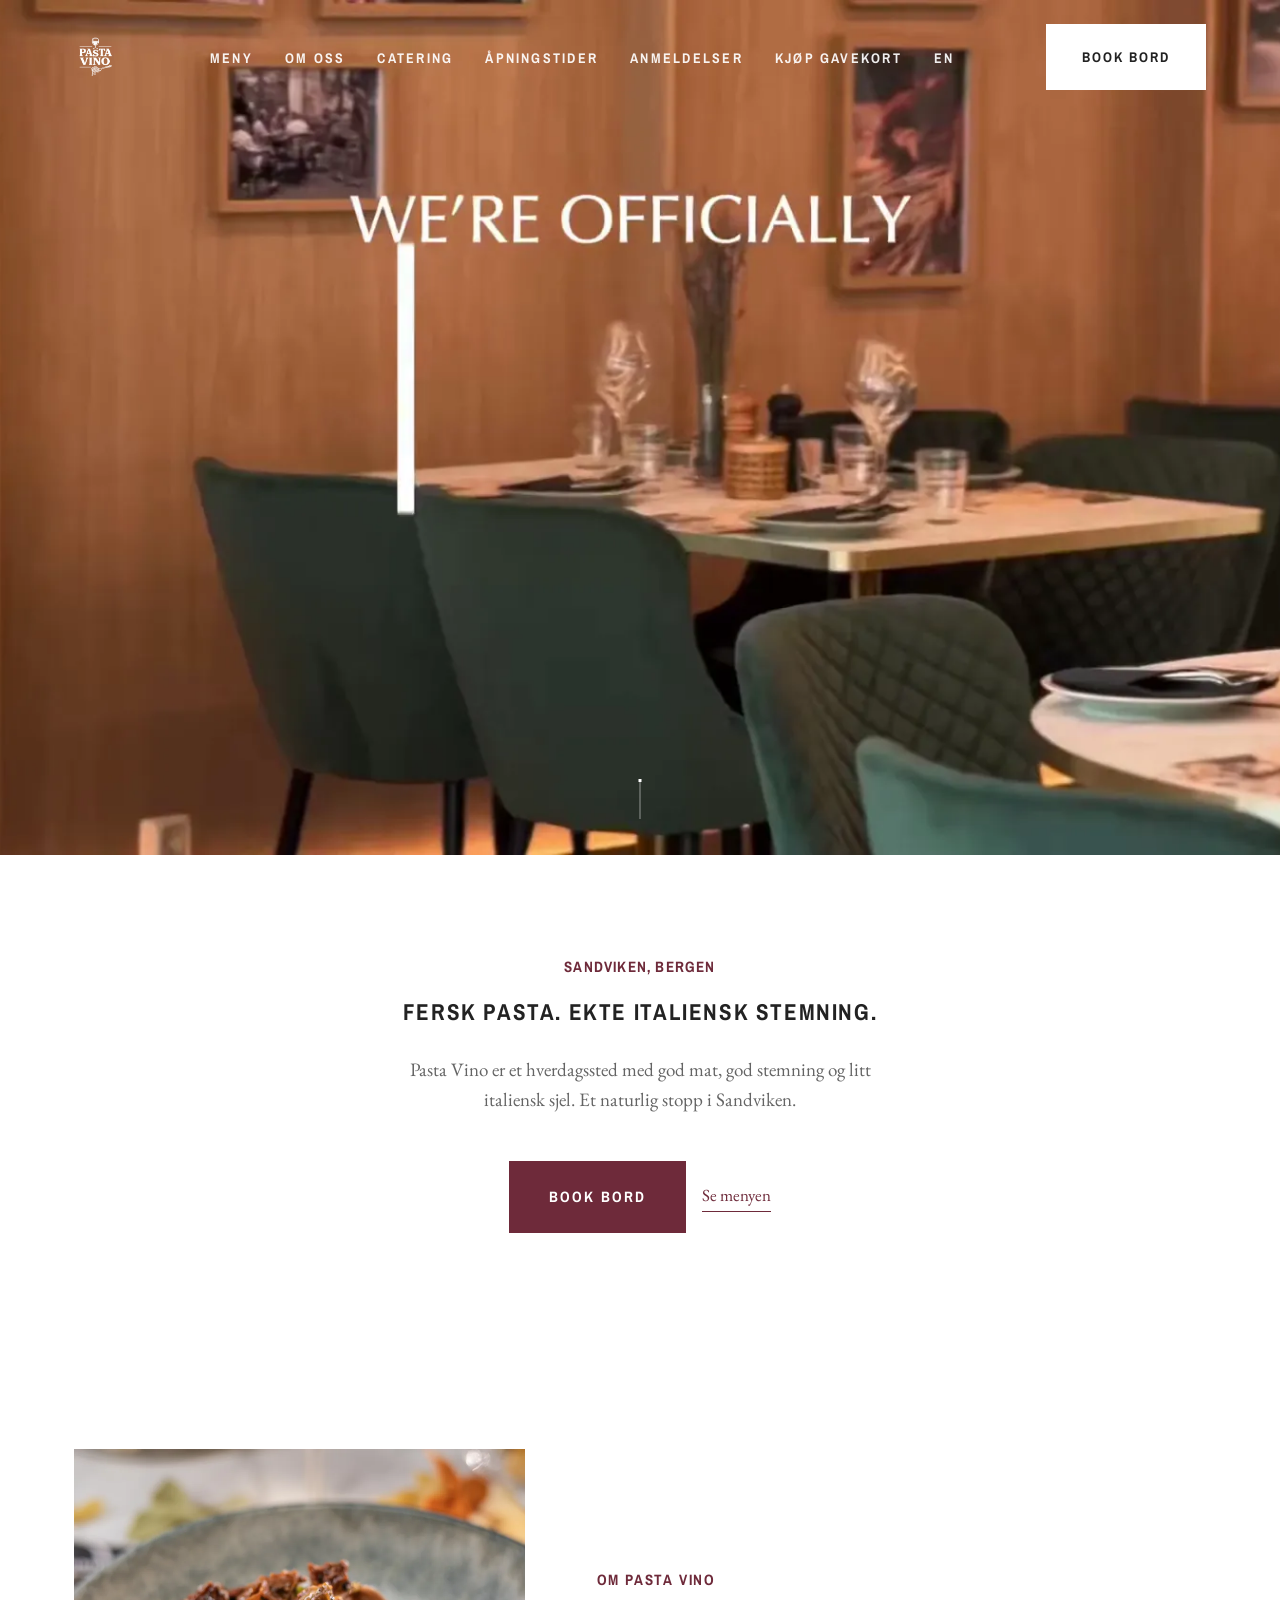
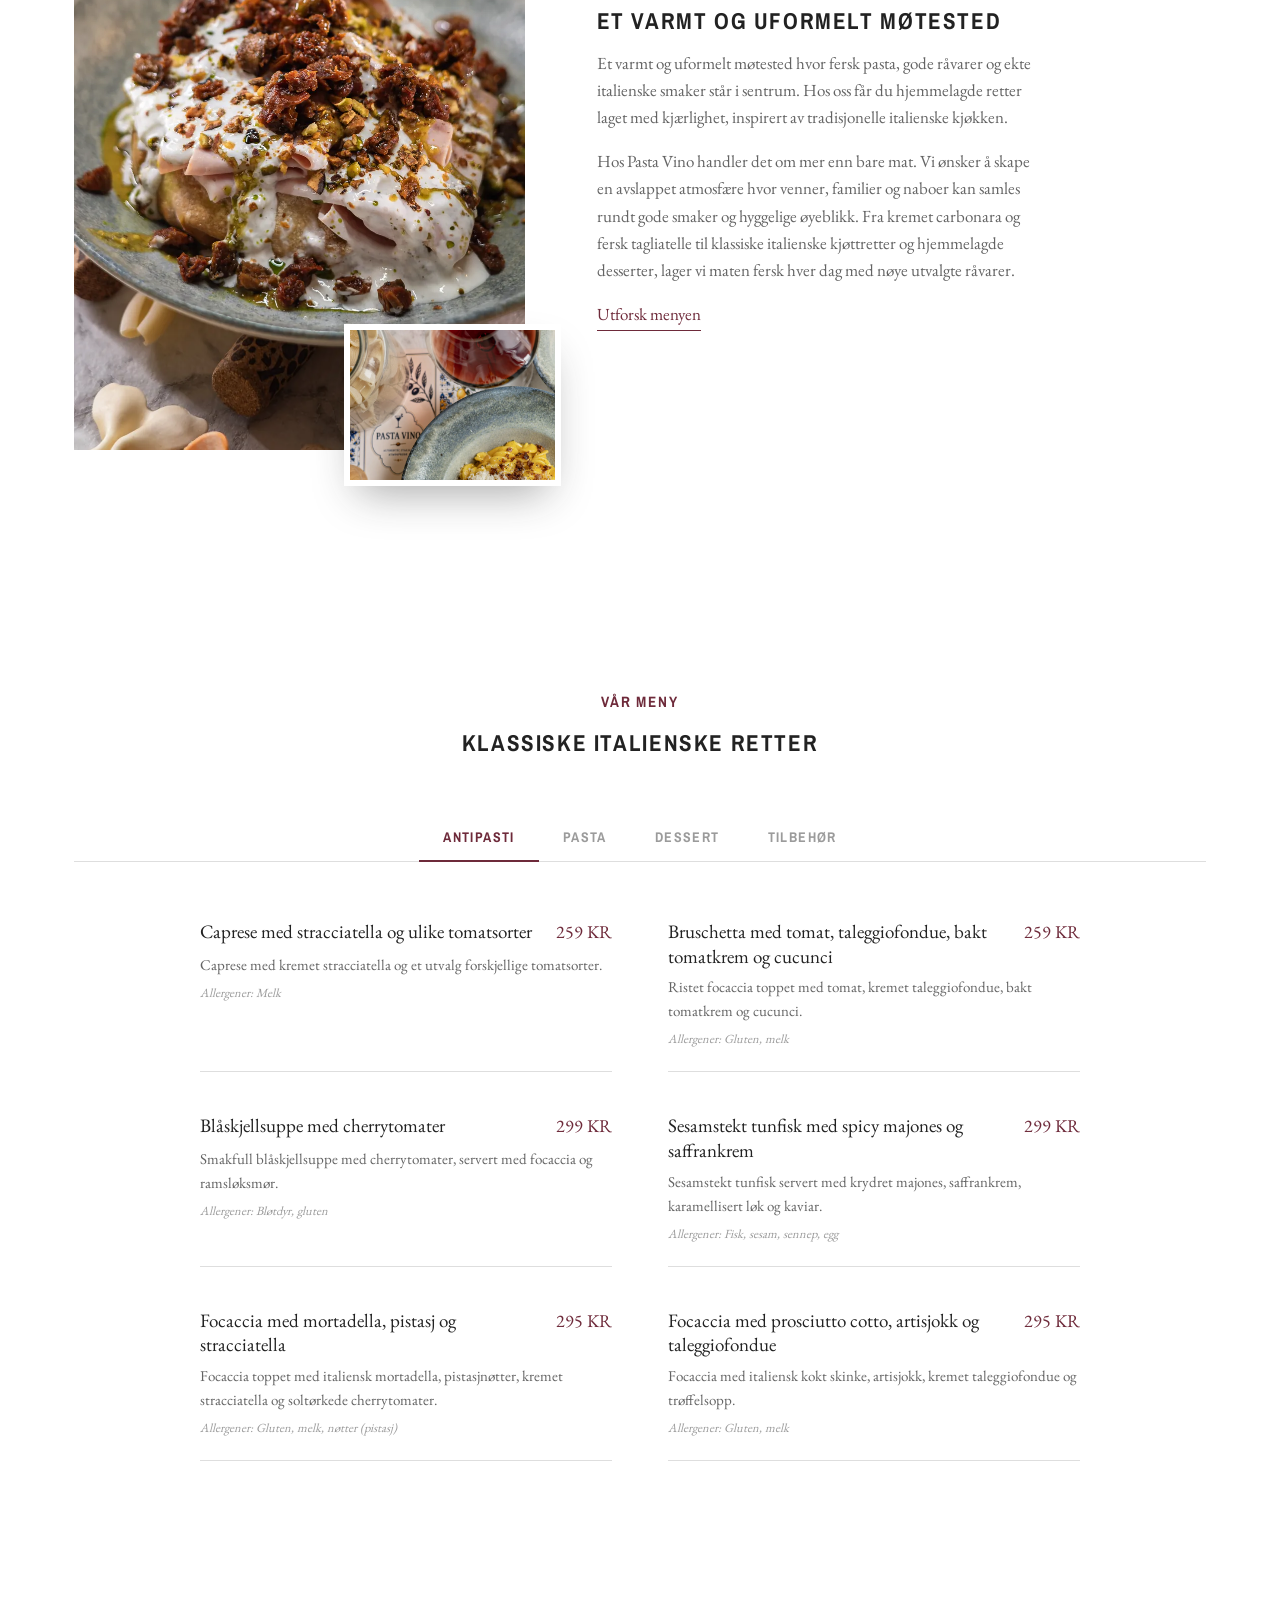
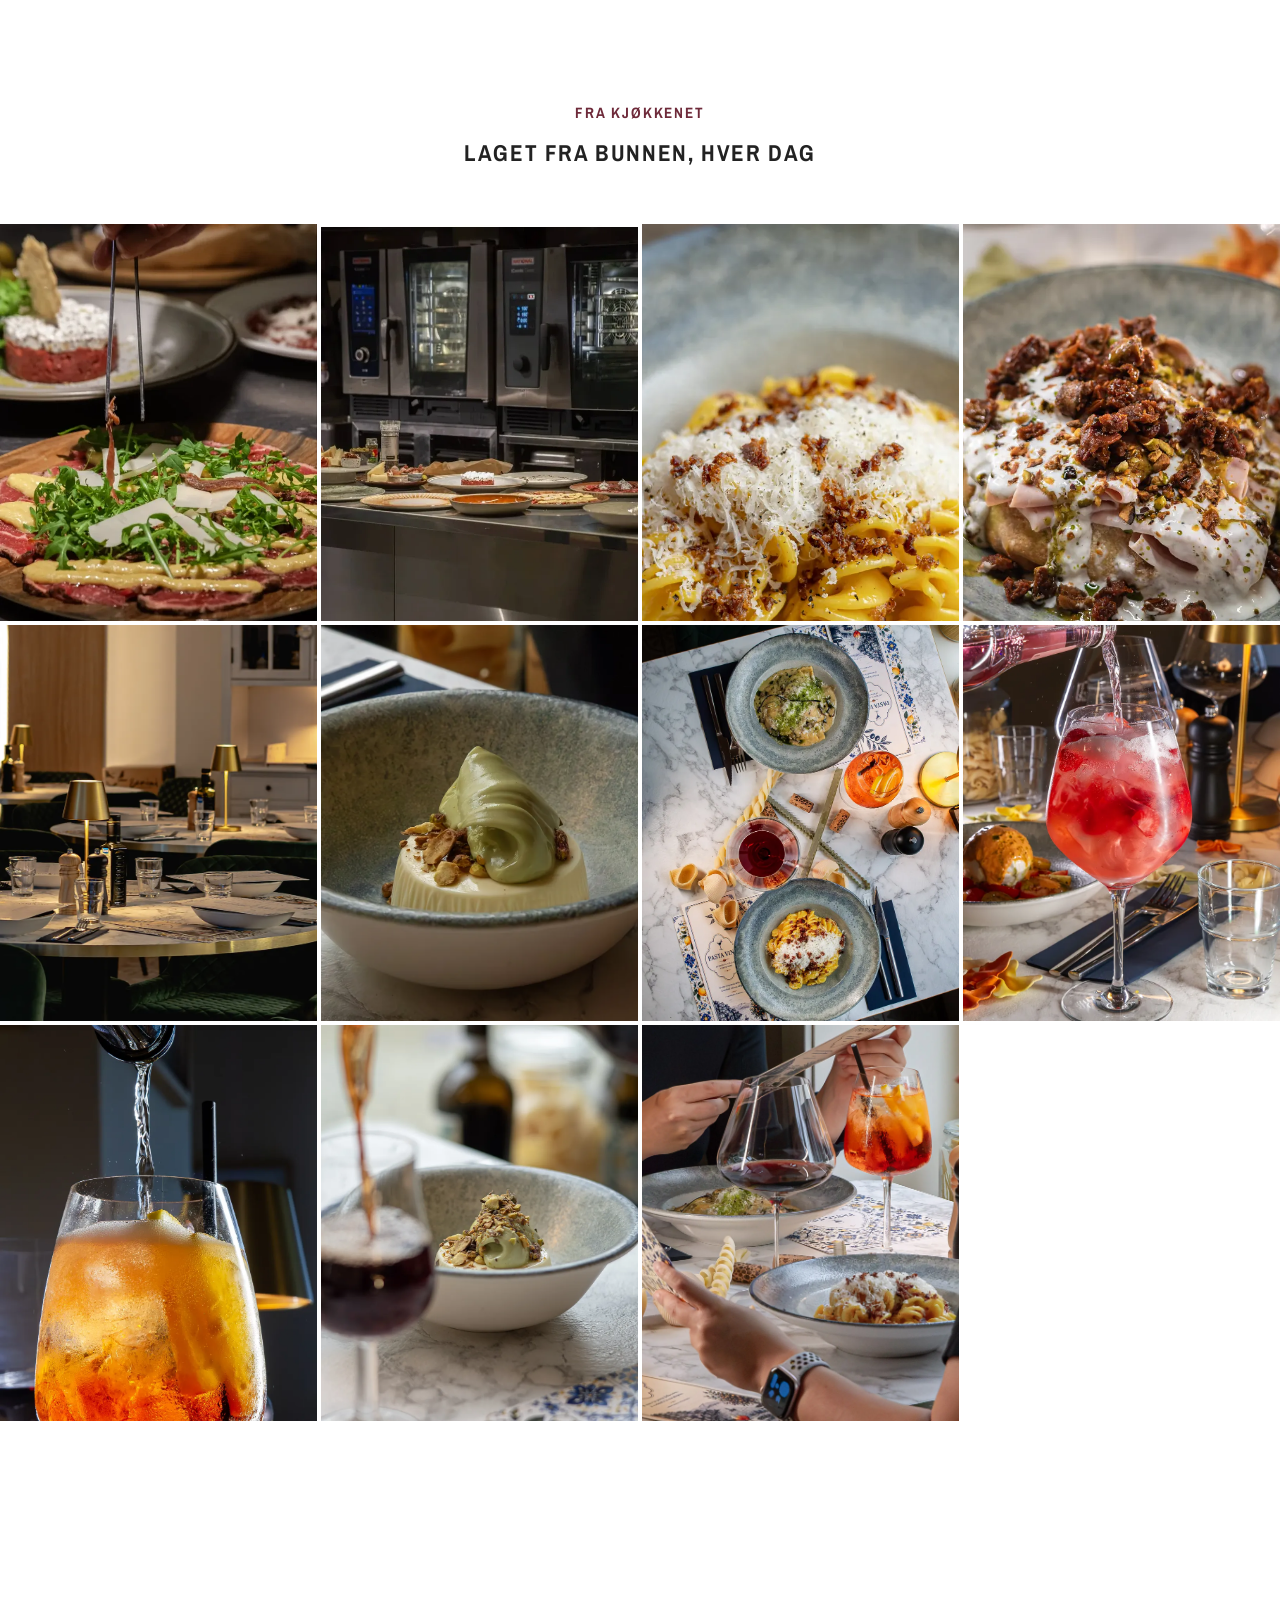
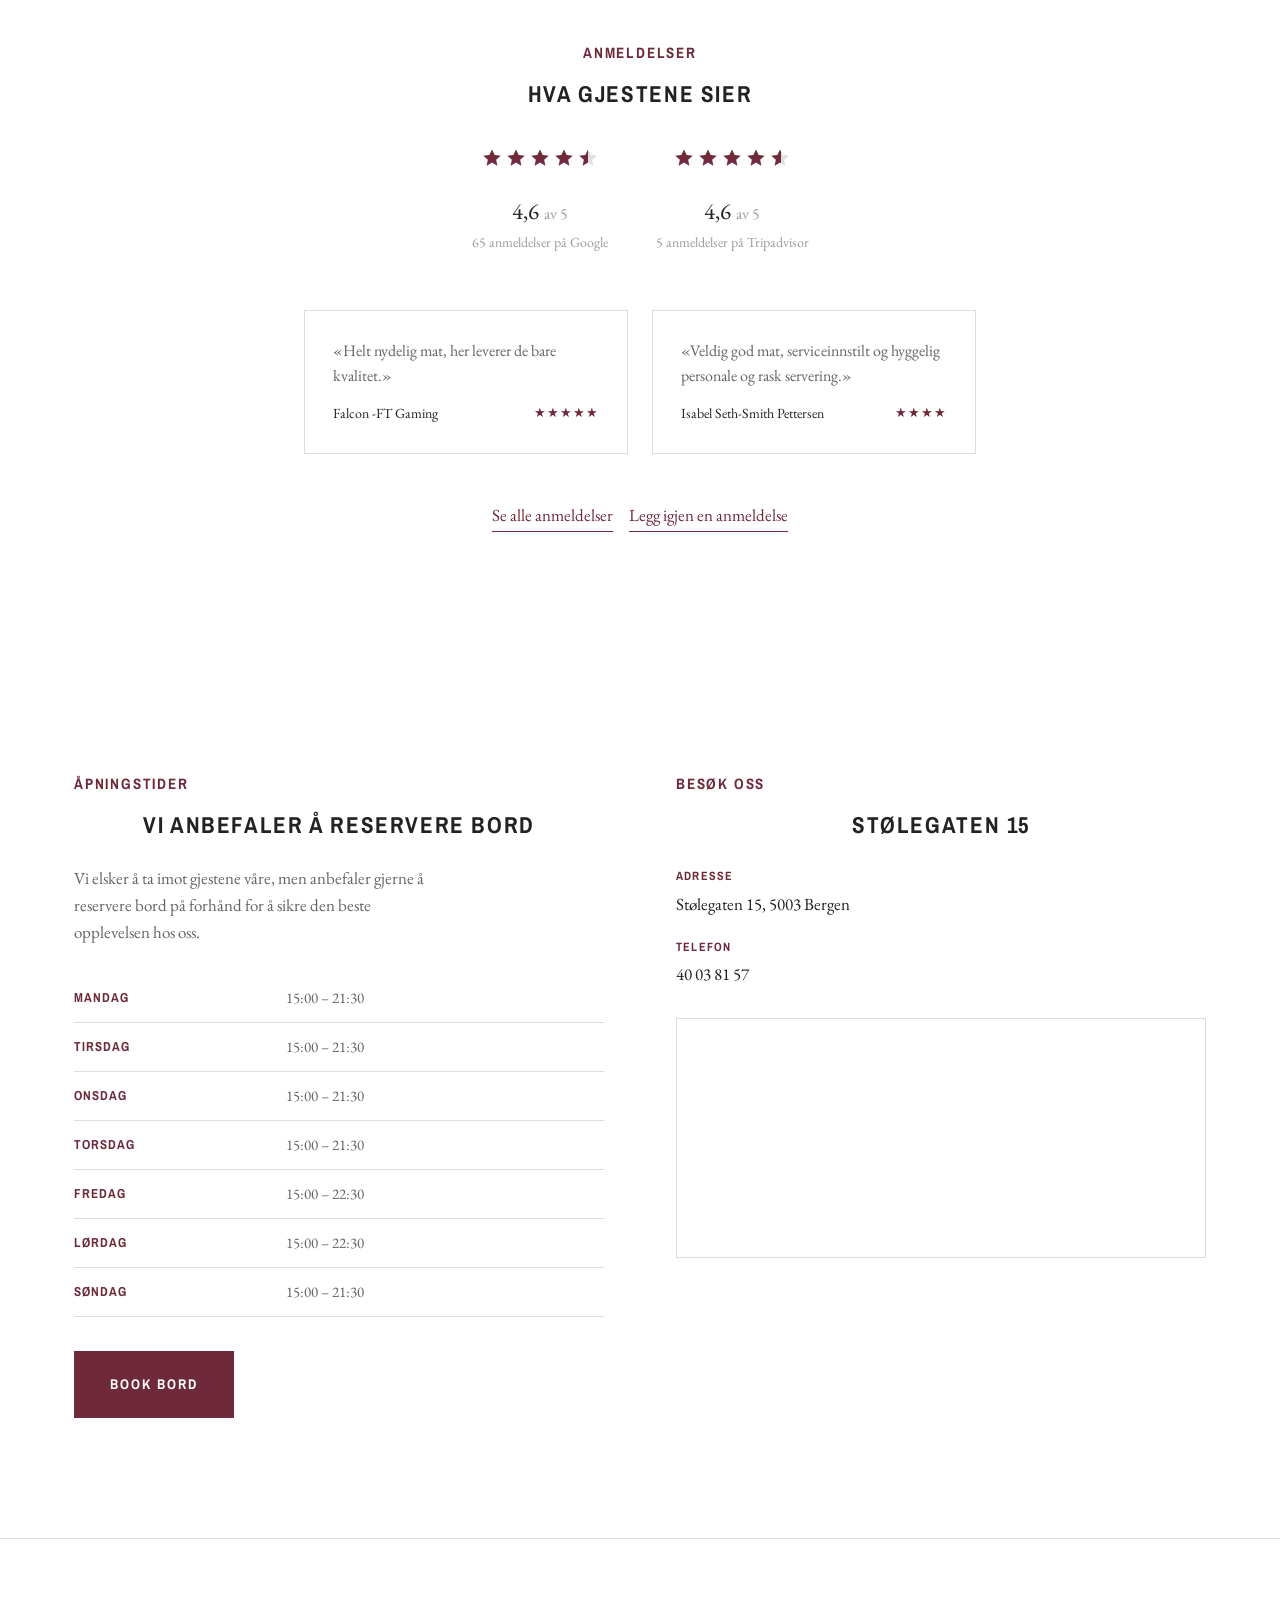
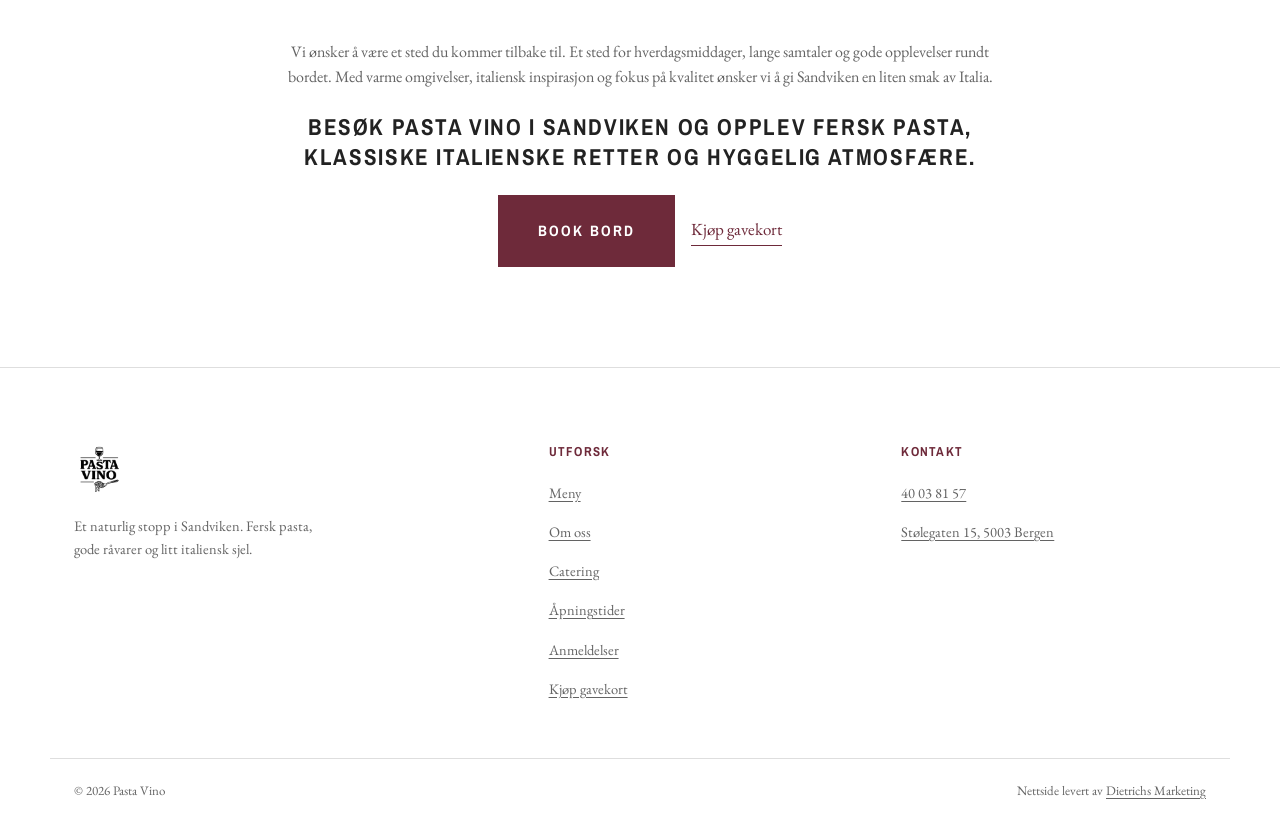
==== commit b9d15454: "Oppdater meny og priser etter ny meny (inkl. tilbehør-fane) Co-Authored-By: Claude Opus 5.5 <noreply" ====
--- a/index.html
+++ b/index.html
@@ -147,110 +147,142 @@
         <button class="menu-tab is-active" data-tab="antipasti" role="tab" aria-selected="true">Antipasti</button>
         <button class="menu-tab" data-tab="pasta" role="tab" aria-selected="false">Pasta</button>
         <button class="menu-tab" data-tab="dessert" role="tab" aria-selected="false">Dessert</button>
+        <button class="menu-tab" data-tab="tilbehor" role="tab" aria-selected="false">Tilbehør</button>
       </div>
 
       <div class="menu-panels">
         <div class="menu-panel is-active" data-panel="antipasti" role="tabpanel">
           <div class="menu-item">
-            <div class="menu-item-head"><h3>Caprese med mozzarella og fire tomatsorter</h3><span class="price">259 KR</span></div>
-            <p>Kremet bøffelmozzarella servert med fire tomatsorter: ramato, gul cherrytomat, datterino og grønn tomat.</p>
+            <div class="menu-item-head"><h3>Caprese med stracciatella og ulike tomatsorter</h3><span class="price">259 KR</span></div>
+            <p>Caprese med kremet stracciatella og et utvalg forskjellige tomatsorter.</p>
             <p class="allergens">Allergener: Melk</p>
           </div>
           <div class="menu-item">
-            <div class="menu-item-head"><h3>Bruschetta</h3><span class="price">239 KR</span></div>
-            <p>Ristet focaccia toppet med fire tomatsorter: ramato, datterino og grønn tomat, røkt scamorza-fondue, gul tomatkrem og cucunci (store kapersbær).</p>
+            <div class="menu-item-head"><h3>Bruschetta med tomat, taleggiofondue, bakt tomatkrem og cucunci</h3><span class="price">259 KR</span></div>
+            <p>Ristet focaccia toppet med tomat, kremet taleggiofondue, bakt tomatkrem og cucunci.</p>
             <p class="allergens">Allergener: Gluten, melk</p>
           </div>
           <div class="menu-item">
-            <div class="menu-item-head"><h3>Sauterte blåskjell</h3><span class="price">289 KR</span></div>
-            <p>Ferske blåskjell sautert med cherrytomater og servert med focaccia. Delikate smaker av sjømat balansert med naturlig sødme.</p>
+            <div class="menu-item-head"><h3>Blåskjellsuppe med cherrytomater</h3><span class="price">299 KR</span></div>
+            <p>Smakfull blåskjellsuppe med cherrytomater, servert med focaccia og ramsløksmør.</p>
             <p class="allergens">Allergener: Bløtdyr, gluten</p>
           </div>
           <div class="menu-item">
-            <div class="menu-item-head"><h3>Tunfisk med siciliansk pesto</h3><span class="price">295 KR</span></div>
-            <p>Stekt tunfisk med siciliansk pesto, gul cherrytomatsaus, fennikelpesto og sprø kapers.</p>
-            <p class="allergens">Allergener: Fisk, nøtter (pistasj), sulfitt</p>
-          </div>
-          <div class="menu-item">
-            <div class="menu-item-head"><h3>Røkt blekksprutsalat med potetkrem</h3><span class="price">295 KR</span></div>
-            <p>Blekksprut servert med røkt salat og kremet potetpuré.</p>
-            <p class="allergens">Allergener: Bløtdyr, sulfitt, melk</p>
-          </div>
-          <div class="menu-item">
-            <div class="menu-item-head"><h3>Focaccia med pulled chicken</h3><span class="price">259 KR</span></div>
-            <p>Focaccia med pulled chicken, trøffelpotetkrem og røkt scamorza-fondue.</p>
+            <div class="menu-item-head"><h3>Sesamstekt tunfisk med spicy majones og saffrankrem</h3><span class="price">299 KR</span></div>
+            <p>Sesamstekt tunfisk servert med krydret majones, saffrankrem, karamellisert løk og kaviar.</p>
+            <p class="allergens">Allergener: Fisk, sesam, sennep, egg</p>
+          </div>
+          <div class="menu-item">
+            <div class="menu-item-head"><h3>Focaccia med mortadella, pistasj og stracciatella</h3><span class="price">295 KR</span></div>
+            <p>Focaccia toppet med italiensk mortadella, pistasjnøtter, kremet stracciatella og soltørkede cherrytomater.</p>
+            <p class="allergens">Allergener: Gluten, melk, nøtter (pistasj)</p>
+          </div>
+          <div class="menu-item">
+            <div class="menu-item-head"><h3>Focaccia med prosciutto cotto, artisjokk og taleggiofondue</h3><span class="price">295 KR</span></div>
+            <p>Focaccia med italiensk kokt skinke, artisjokk, kremet taleggiofondue og trøffelsopp.</p>
             <p class="allergens">Allergener: Gluten, melk</p>
           </div>
         </div>
 
         <div class="menu-panel" data-panel="pasta" role="tabpanel" hidden>
           <div class="menu-item">
-            <div class="menu-item-head"><h3>Busiate Norma</h3><span class="price">329 KR</span></div>
-            <p>Fersk busiate med aubergine, tomatsaus, saltet ricotta og basilikumolje. En tradisjonell siciliansk favoritt.</p>
+            <div class="menu-item-head"><h3>Fusilloni Carbonara</h3><span class="price">359 KR</span></div>
+            <p>Klassisk italiensk carbonara med fusilloni, sprøstekt guanciale, pecorino, egg og sort pepper.</p>
             <p class="allergens">Allergener: Gluten, melk</p>
           </div>
           <div class="menu-item">
-            <div class="menu-item-head"><h3>Gnocchi Amatriciana</h3><span class="price">349 KR</span></div>
-            <p>Potetgnocchi med sprøstekt guanciale, tomatsaus, pecorino og sort pepper.</p>
-            <p class="allergens">Allergener: Gluten, melk, egg</p>
-          </div>
-          <div class="menu-item">
-            <div class="menu-item-head"><h3>Fusilloni Carbonara</h3><span class="price">349 KR</span></div>
-            <p>Klassisk romersk carbonara med sprøstekt guanciale, pecorino, egg og sort pepper. Kremet uten fløte.</p>
-            <p class="allergens">Allergener: Gluten, melk, egg</p>
-          </div>
-          <div class="menu-item">
-            <div class="menu-item-head"><h3>Busiate Pesto Siciliano</h3><span class="price">329 KR</span></div>
-            <p>Busiate med siciliansk pesto og sprø ristede brødsmuler.</p>
-            <p class="allergens">Allergener: Gluten, nøtter (mandel, pistasj)</p>
-          </div>
-          <div class="menu-item">
-            <div class="menu-item-head"><h3>Ravioli med ricotta og spinat</h3><span class="price">339 KR</span></div>
-            <p>Håndlagde ravioli fylt med ricotta og spinat, servert med spinatkrem og lagret ricottakrem.</p>
-            <p class="allergens">Allergener: Gluten, melk, egg</p>
-          </div>
-          <div class="menu-item">
-            <div class="menu-item-head"><h3>Caserecce med pistasj og salsiccia</h3><span class="price">349 KR</span></div>
-            <p>Caserecce med pistasjkrem, italiensk salsiccia med fennikelfrø og røkt scamorza-fondue.</p>
-            <p class="allergens">Allergener: Gluten, melk, nøtter (pistasj)</p>
-          </div>
-          <div class="menu-item">
-            <div class="menu-item-head"><h3>Pappardelle med lammeragù</h3><span class="price">369 KR</span></div>
-            <p>Fersk pappardelle med langtidskokt lammeragù og beurre noisette.</p>
+            <div class="menu-item-head"><h3>Pacchero med lammeragù</h3><span class="price">379 KR</span></div>
+            <p>Pacchero-pasta servert med langtidsbraisert lammeragù i en fyldig og aromatisk saus.</p>
             <p class="allergens">Allergener: Gluten, melk, selleri</p>
           </div>
           <div class="menu-item">
-            <div class="menu-item-head"><h3>Spaghetto med ramsløk og parmesanfondue</h3><span class="price">369 KR</span></div>
-            <p>Spaghetti med ramsløk, Parmigiano Reggiano-fondue og ristede brødsmuler.</p>
+            <div class="menu-item-head"><h3>Busiate pistacchio, salsiccia e gorgonzola</h3><span class="price">379 KR</span></div>
+            <p>Busiate-pasta med pistasjkrem, italiensk salsiccia med fennikelfrø og kremet gorgonzolasaus.</p>
+            <p class="allergens">Allergener: Gluten, nøtter (pistasj), melk, selleri</p>
+          </div>
+          <div class="menu-item">
+            <div class="menu-item-head"><h3>Lasagna</h3><span class="price">395 KR</span></div>
+            <p>Hjemmelaget lasagne med langtidskokt kjøttragù, béchamelsaus og smeltet ost.</p>
+            <p class="allergens">Allergener: Gluten, melk, selleri, egg</p>
+          </div>
+          <div class="menu-item">
+            <div class="menu-item-head"><h3>Panciotti med trøffelsaus og portobello-sopp</h3><span class="price">379 KR</span></div>
+            <p>Panciotti-pasta servert med kremet trøffelsaus og portobellosopp.</p>
             <p class="allergens">Allergener: Gluten, melk</p>
           </div>
           <div class="menu-item">
-            <div class="menu-item-head"><h3>Risotto allo Scoglio</h3><span class="price">379 KR</span></div>
-            <p>Sjømatrisotto med blåskjell, reker og blekksprut, toppet med fennikelpesto.</p>
-            <p class="allergens">Allergener: Bløtdyr, skalldyr, fisk, sulfitt</p>
-          </div>
-          <div class="menu-item">
-            <div class="menu-item-head"><h3>Lasagne</h3><span class="price">375 KR</span></div>
-            <p>Hjemmelaget lasagne med langtidskokt kjøttragù, béchamel og ost.</p>
-            <p class="allergens">Allergener: Gluten, melk, selleri, egg</p>
+            <div class="menu-item-head"><h3>Linguine med ramsløk og saltede mandler</h3><span class="price">269 KR</span></div>
+            <p>Linguine med aromatisk ramsløk, saltede mandler og en kremet saus.</p>
+            <p class="allergens">Allergener: Gluten, melk, nøtter (mandler)</p>
+          </div>
+          <div class="menu-item">
+            <div class="menu-item-head"><h3>Linguine med hjerteskjell og cherrytomater</h3><span class="price">395 KR</span></div>
+            <p>Linguine med ferske hjerteskjell og cherrytomater i en smakfull saus.</p>
+            <p class="allergens">Allergener: Gluten, bløtdyr</p>
+          </div>
+          <div class="menu-item">
+            <div class="menu-item-head"><h3>Risotto med safran og entrecôte</h3><span class="price">429 KR</span></div>
+            <p>Kremet italiensk risotto med safran, servert med entrecôte.</p>
+            <p class="allergens">Allergener: Melk</p>
+          </div>
+          <div class="menu-item">
+            <div class="menu-item-head"><h3>Strozzapreti med paprikasaus og sprø pancetta</h3><span class="price">349 KR</span></div>
+            <p>Strozzapreti-pasta med kremet paprikasaus og sprøstekt italiensk pancetta.</p>
+            <p class="allergens">Allergener: Gluten, melk</p>
+          </div>
+          <div class="menu-item">
+            <div class="menu-item-head"><h3>Linguine allo Scoglio</h3><span class="price">499 KR</span></div>
+            <p>Linguine med reker, blåskjell og blekksprut, servert i en fyldig hummersaus.</p>
+            <p class="allergens">Allergener: Gluten, bløtdyr, skalldyr, fisk</p>
+          </div>
+          <div class="menu-item">
+            <div class="menu-item-head"><h3>Gnocchi med spicy tomatsaus og stracciatella</h3><span class="price">349 KR</span></div>
+            <p>Myke italienske potetgnocchi med krydret tomatsaus og kremet stracciatella.</p>
+            <p class="allergens">Allergener: Melk, gluten</p>
           </div>
         </div>
 
         <div class="menu-panel" data-panel="dessert" role="tabpanel" hidden>
           <div class="menu-item">
-            <div class="menu-item-head"><h3>Tiramisù</h3><span class="price">179 KR</span></div>
+            <div class="menu-item-head"><h3>Tiramisù</h3><span class="price">189 KR</span></div>
             <p>Klassisk italiensk dessert med espresso, mascarponekrem og kakao.</p>
             <p class="allergens">Allergener: Gluten, melk, egg</p>
           </div>
           <div class="menu-item">
-            <div class="menu-item-head"><h3>Cannolo Siciliano</h3><span class="price">179 KR</span></div>
-            <p>Tradisjonell siciliansk cannolo fylt med søt ricottakrem.</p>
-            <p class="allergens">Allergener: Gluten, melk, egg</p>
-          </div>
-          <div class="menu-item">
-            <div class="menu-item-head"><h3>Pistasj Panna Cotta</h3><span class="price">179 KR</span></div>
+            <div class="menu-item-head"><h3>Pistasj Panna Cotta</h3><span class="price">189 KR</span></div>
             <p>Silkemyk panna cotta toppet med siciliansk pistasjkrem.</p>
             <p class="allergens">Allergener: Melk, nøtter (pistasj)</p>
+          </div>
+          <div class="menu-item">
+            <div class="menu-item-head"><h3>Sjokoladefondant med vaniljesaus og pasjonsfrukt</h3><span class="price">199 KR</span></div>
+            <p>Varm sjokoladefondant med flytende sjokoladekjerne, servert med vaniljesaus og pasjonsfrukt.</p>
+            <p class="allergens">Allergener: Gluten, egg, melk</p>
+          </div>
+          <div class="menu-item">
+            <div class="menu-item-head"><h3>Kokoskrem med mango og sbrisolona</h3><span class="price">199 KR</span></div>
+            <p>Kremet kokosdessert med mango og sprø italiensk mandelcrumble (sbrisolona).</p>
+            <p class="allergens">Allergener: Melk, gluten, nøtter (mandler)</p>
+          </div>
+        </div>
+
+        <div class="menu-panel" data-panel="tilbehor" role="tabpanel" hidden>
+          <div class="menu-item">
+            <div class="menu-item-head"><h3>Ekstra parmesan</h3><span class="price">45 KR</span></div>
+          </div>
+          <div class="menu-item">
+            <div class="menu-item-head"><h3>Ekstra stracciatella 100 g</h3><span class="price">80 KR</span></div>
+          </div>
+          <div class="menu-item">
+            <div class="menu-item-head"><h3>Ekstra focaccia</h3><span class="price">80 KR</span></div>
+          </div>
+          <div class="menu-item">
+            <div class="menu-item-head"><h3>Ekstra entrecôte</h3><span class="price">130 KR</span></div>
+          </div>
+          <div class="menu-item">
+            <div class="menu-item-head"><h3>Ekstra ramsløksmør</h3><span class="price">39 KR</span></div>
+          </div>
+          <div class="menu-item">
+            <div class="menu-item-head"><h3>Oliven</h3><span class="price">80 KR</span></div>
           </div>
         </div>
       </div>
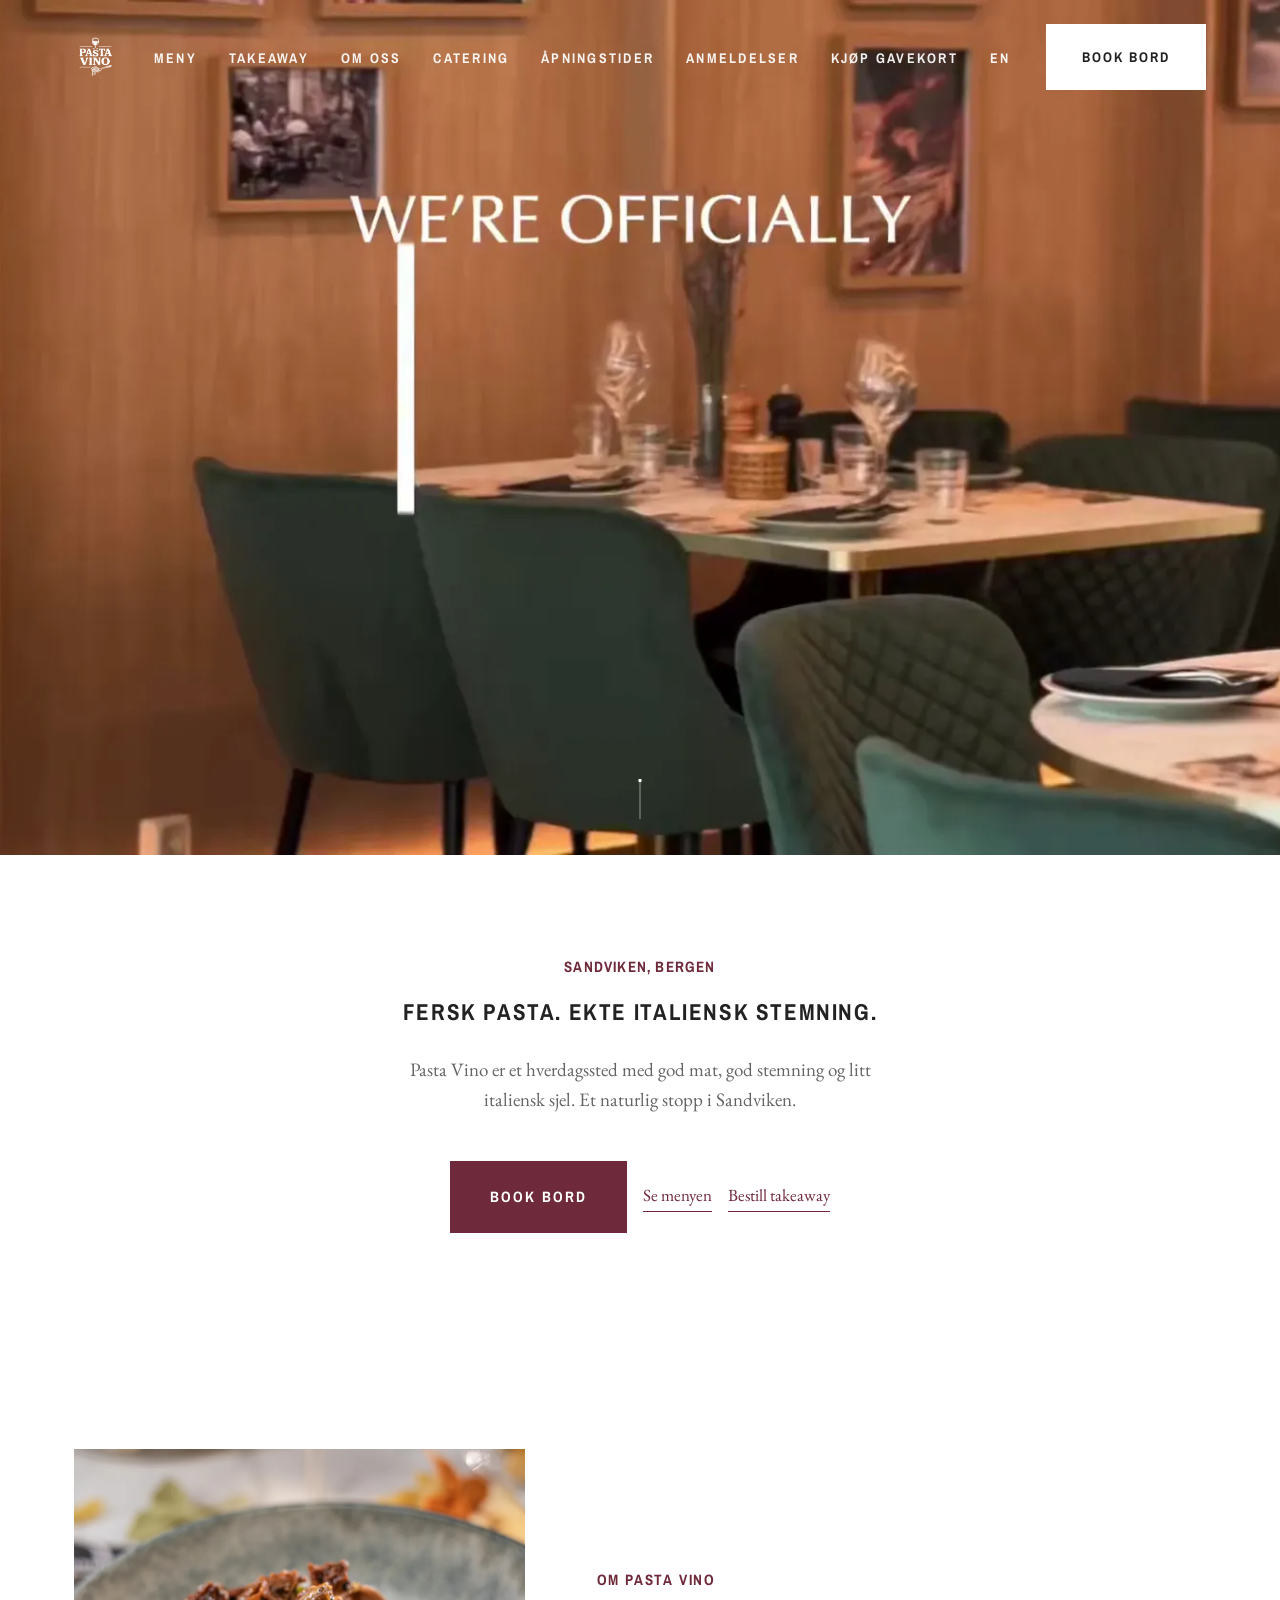
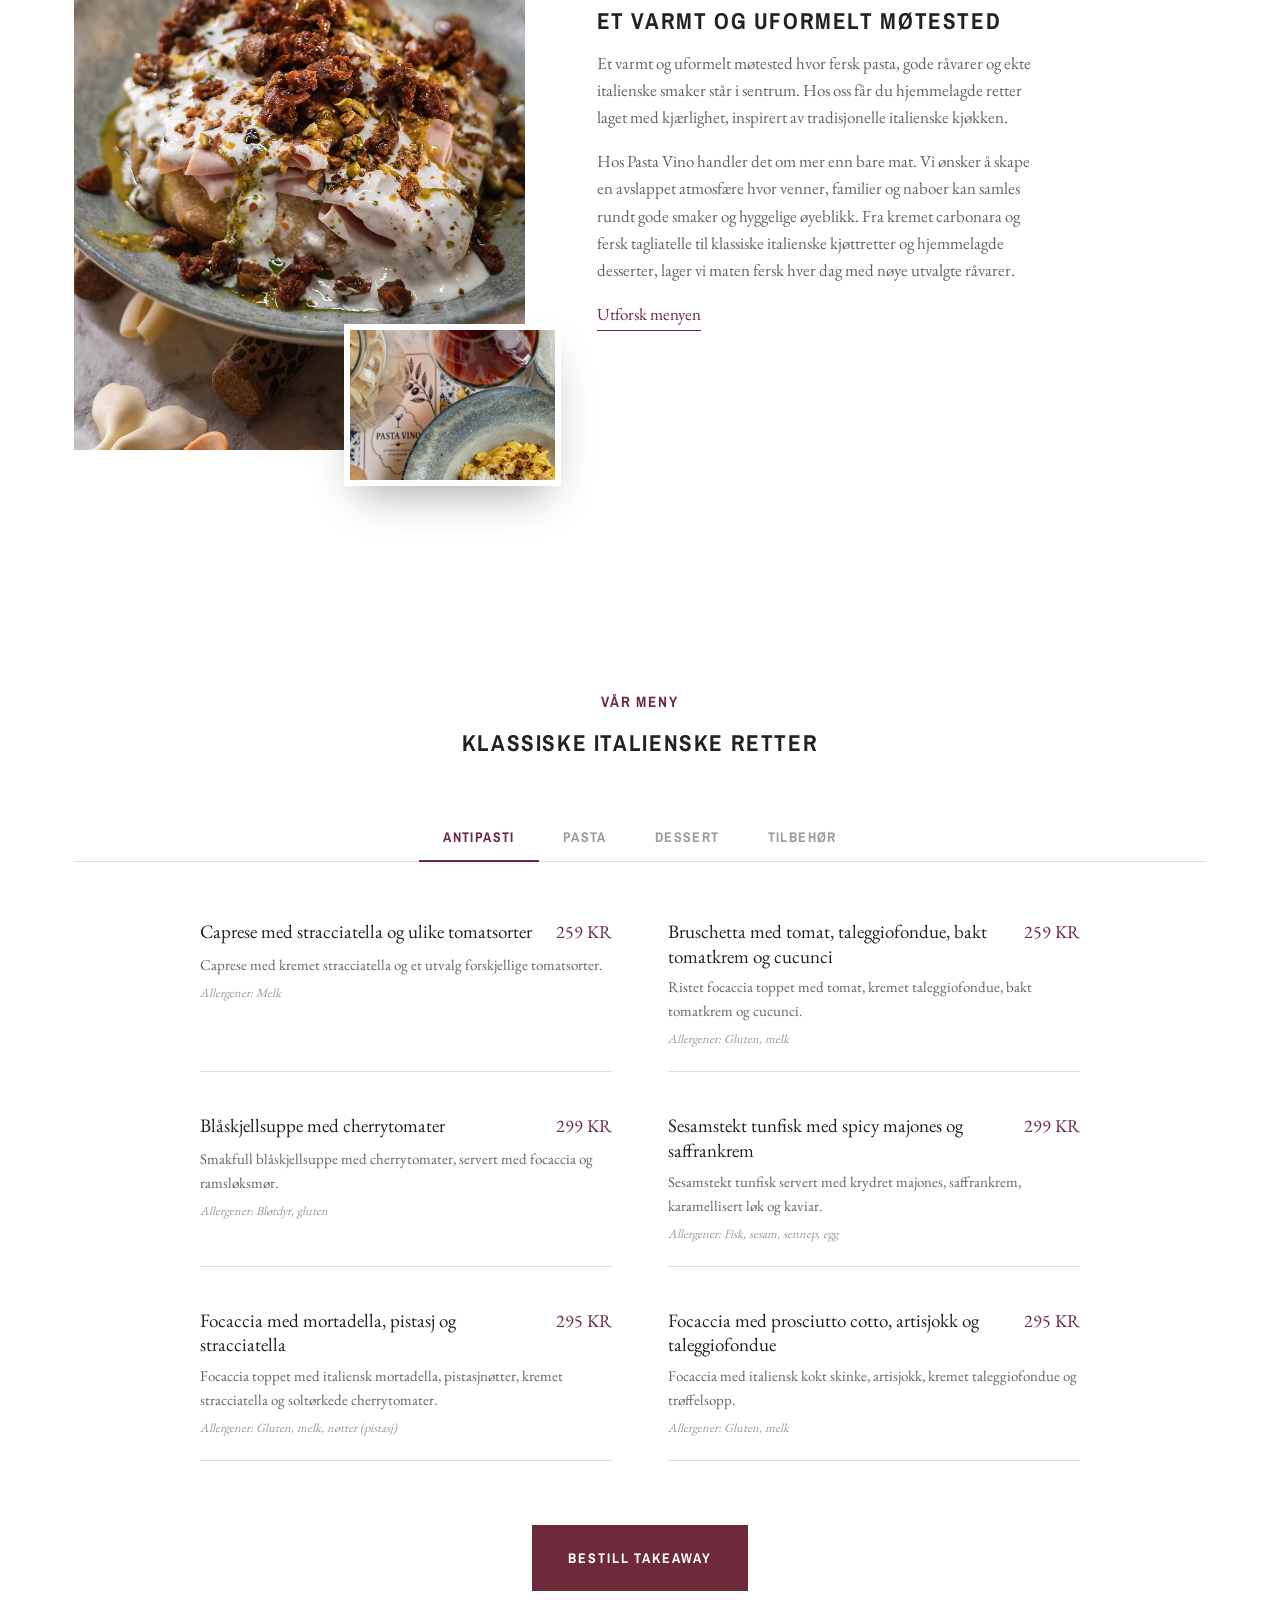
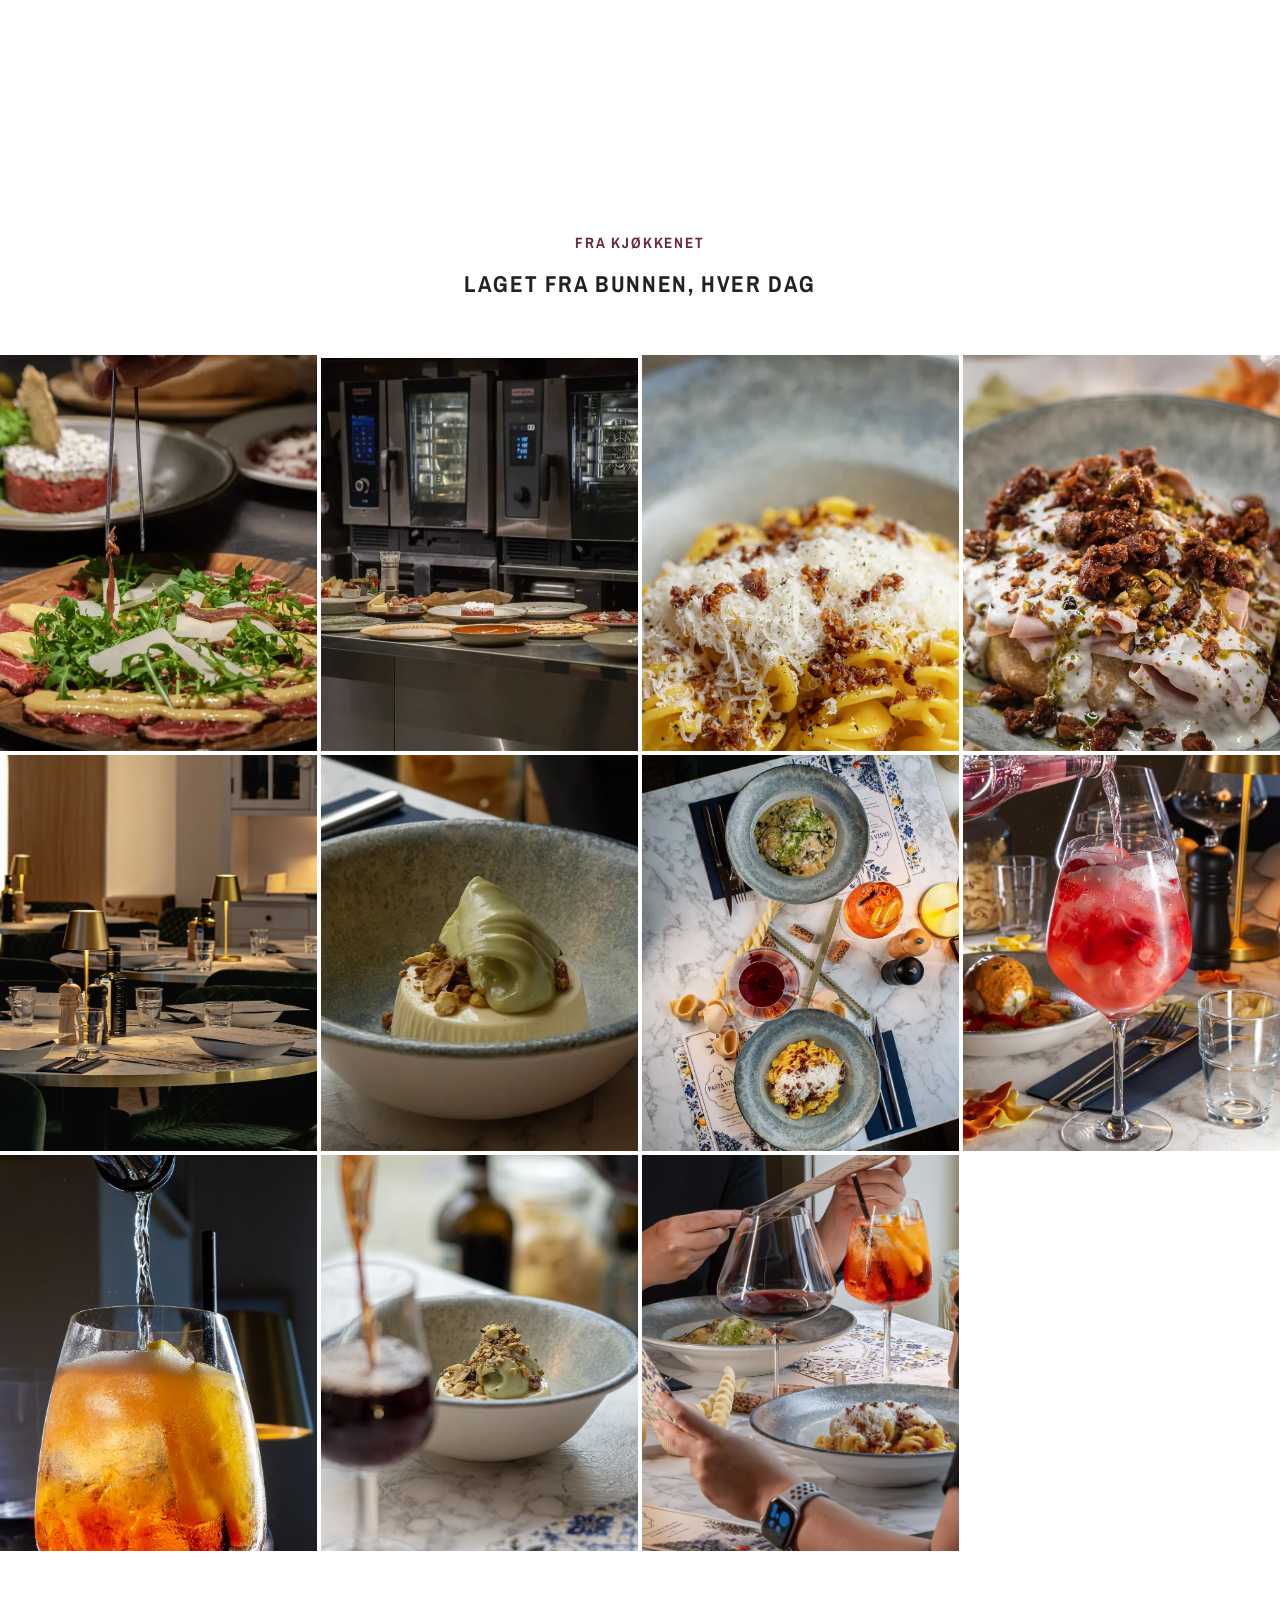
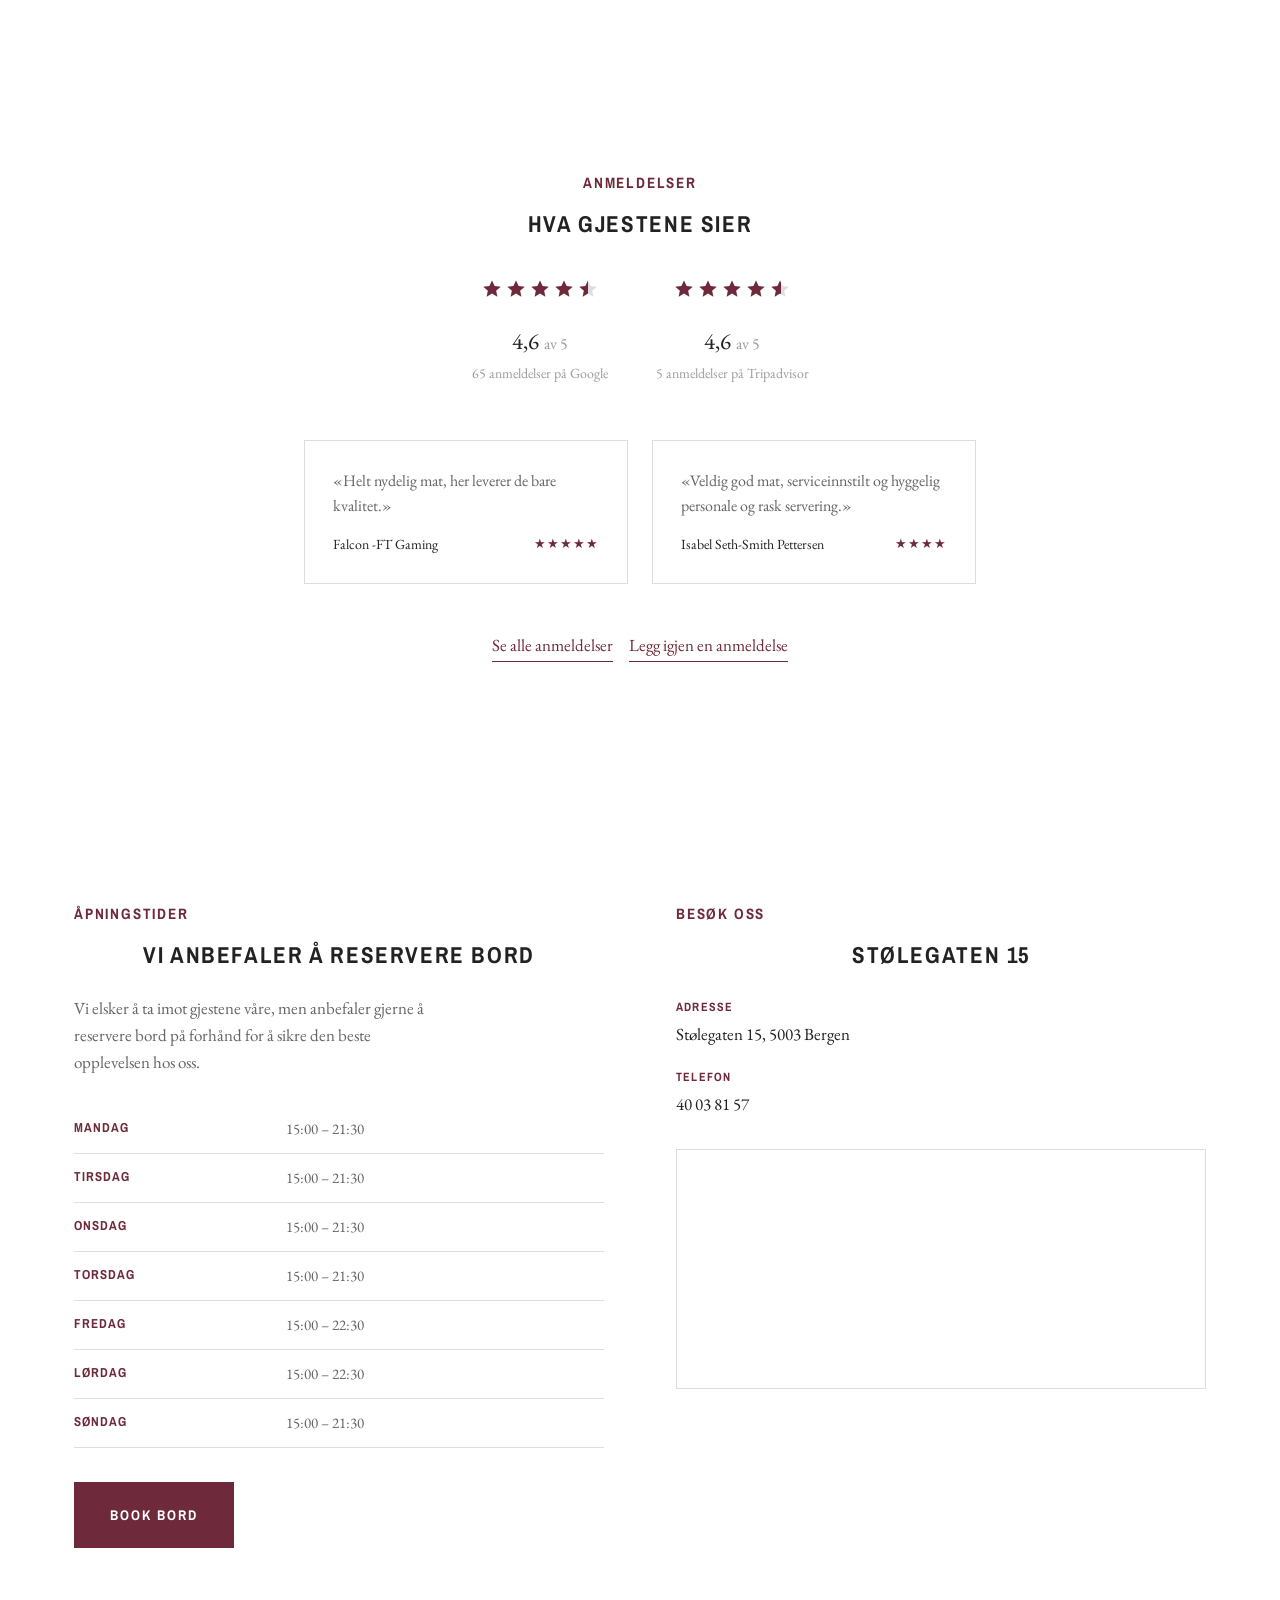
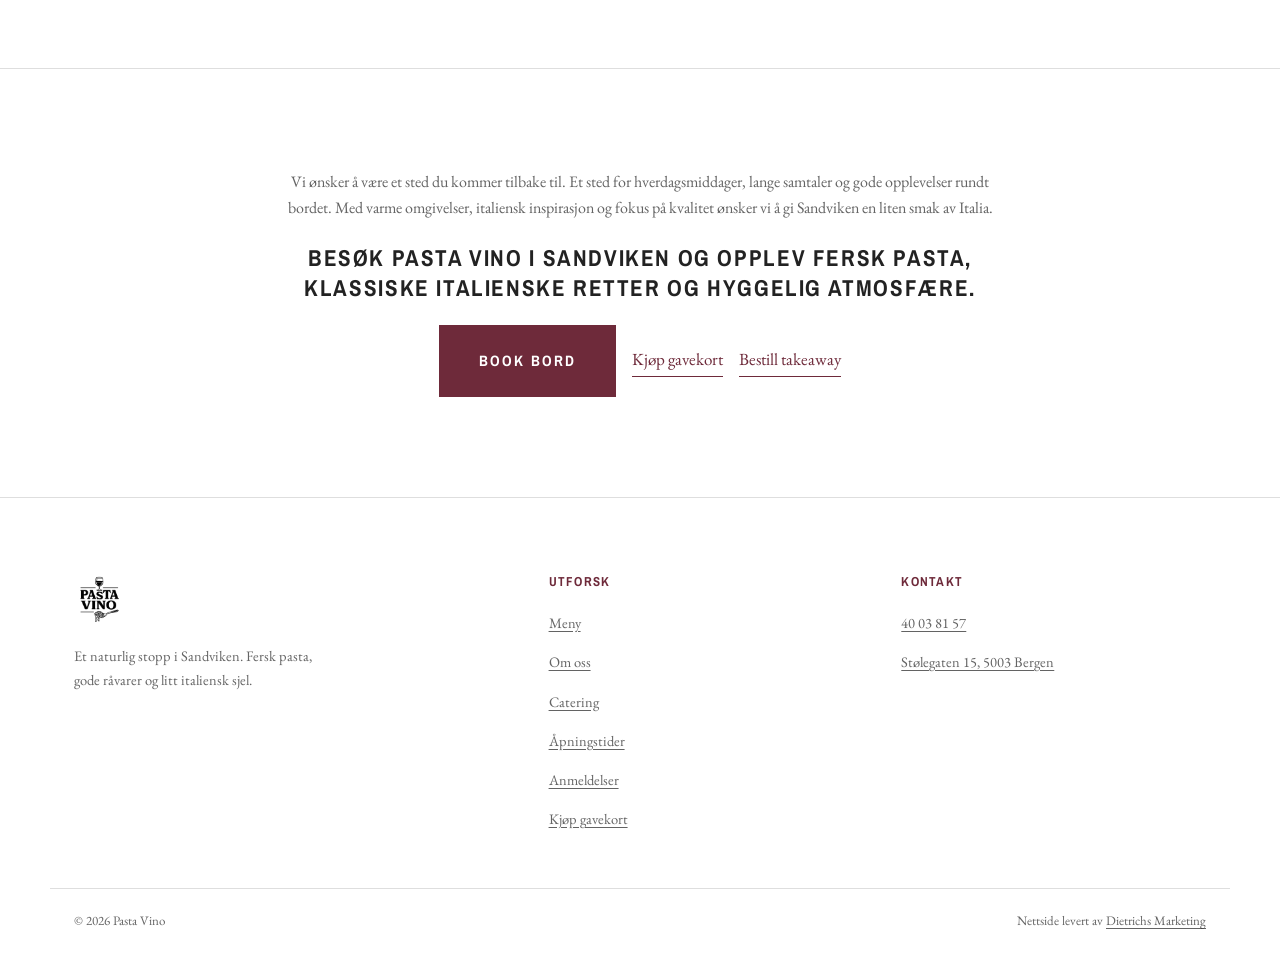
==== commit 5fafbcf1: "Legg til takeaway-lenke (Gastroplanner) i meny, hero, menyseksjon og avslutning Strammer inn desktop" ====
--- a/index.html
+++ b/index.html
@@ -79,6 +79,7 @@
       <button class="nav-close" id="navClose" aria-label="Lukk meny">&times;</button>
       <ul>
         <li><a href="#meny" class="nav-link">Meny</a></li>
+        <li><a href="https://order.gastroplanner.no/s/pastavinosandviken" target="_blank" rel="noopener" class="nav-link">Takeaway</a></li>
         <li><a href="#om-oss" class="nav-link">Om oss</a></li>
         <li><a href="catering.html" class="nav-link">Catering</a></li>
         <li><a href="#besok" class="nav-link">Åpningstider</a></li>
@@ -118,6 +119,7 @@
       <div class="hero-actions">
         <a href="https://booking.gastroplanner.no/pastavino/t" class="btn btn-lg" target="_blank" rel="noopener">Book bord</a>
         <a href="#meny" class="text-link">Se menyen</a>
+        <a href="https://order.gastroplanner.no/s/pastavinosandviken" target="_blank" rel="noopener" class="text-link">Bestill takeaway</a>
       </div>
     </div>
   </section>
@@ -286,6 +288,7 @@
           </div>
         </div>
       </div>
+      <div class="menu-takeaway reveal"><a href="https://order.gastroplanner.no/s/pastavinosandviken" target="_blank" rel="noopener" class="btn">Bestill takeaway</a></div>
     </div>
   </section>
 
@@ -412,6 +415,7 @@
       <div class="closer-actions">
         <a href="https://booking.gastroplanner.no/pastavino/t" class="btn btn-lg" target="_blank" rel="noopener">Book bord</a>
         <a href="https://givn.no/shop/pastavino" class="text-link" target="_blank" rel="noopener">Kjøp gavekort</a>
+        <a href="https://order.gastroplanner.no/s/pastavinosandviken" target="_blank" rel="noopener" class="text-link">Bestill takeaway</a>
       </div>
     </div>
   </section>
--- a/style.css
+++ b/style.css
@@ -362,6 +362,7 @@
 }
 
 .menu-panels{ max-width: 880px; margin: 0 auto; }
+.menu-takeaway{ text-align: center; margin-top: 64px; }
 .menu-panel{
   display: none;
   grid-template-columns: 1fr 1fr;
@@ -652,6 +653,15 @@
 }
 
 /* ================= Responsive ================= */
+@media (min-width: 901px) and (max-width: 1200px){
+  .main-nav ul{ gap: 18px; }
+  .nav-link{ letter-spacing: .08em; white-space: nowrap; }
+}
+@media (min-width: 901px) and (max-width: 1060px){
+  .main-nav ul{ gap: 12px; }
+  .nav-link{ font-size: 13px; letter-spacing: .04em; }
+  .nav-cta{ padding-inline: 18px; }
+}
 @media (max-width: 1024px){
   .about-grid{ grid-template-columns: 1fr; gap: 48px; }
   .about-media{ max-width: 420px; }
